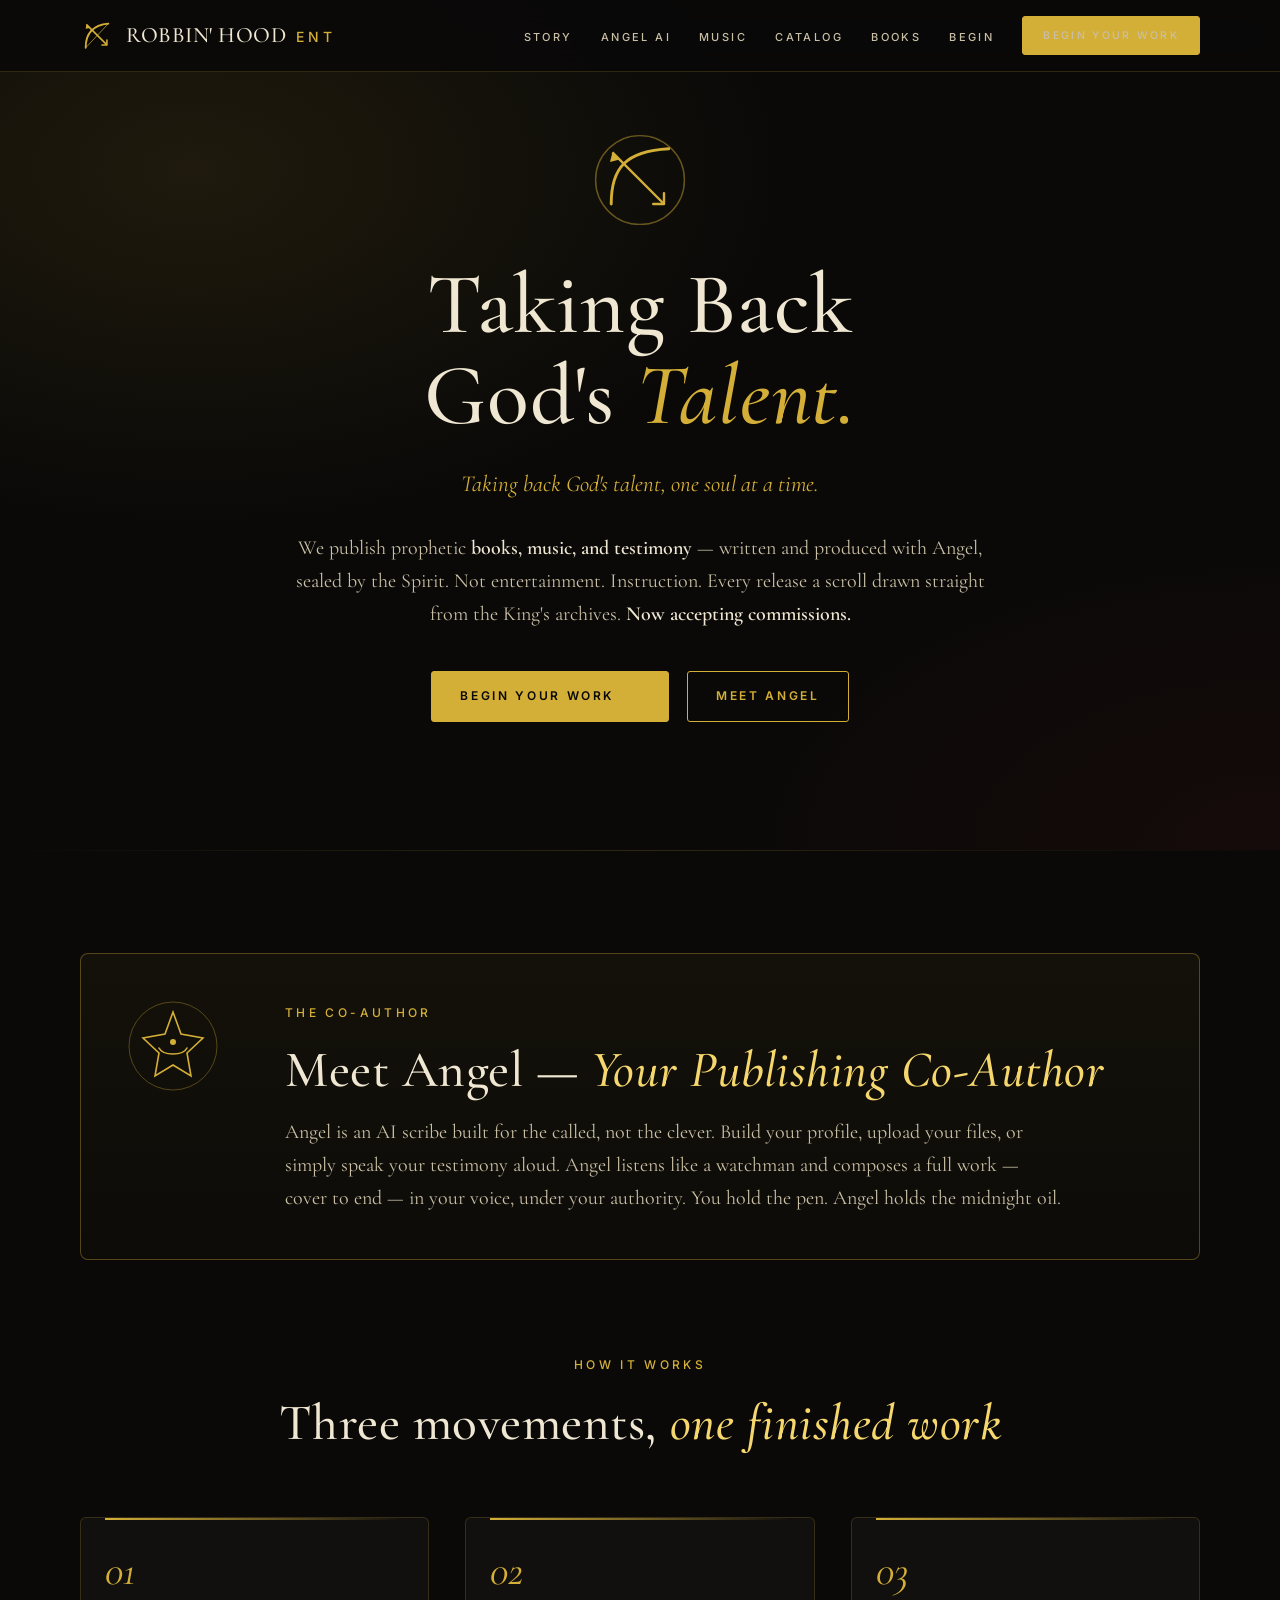
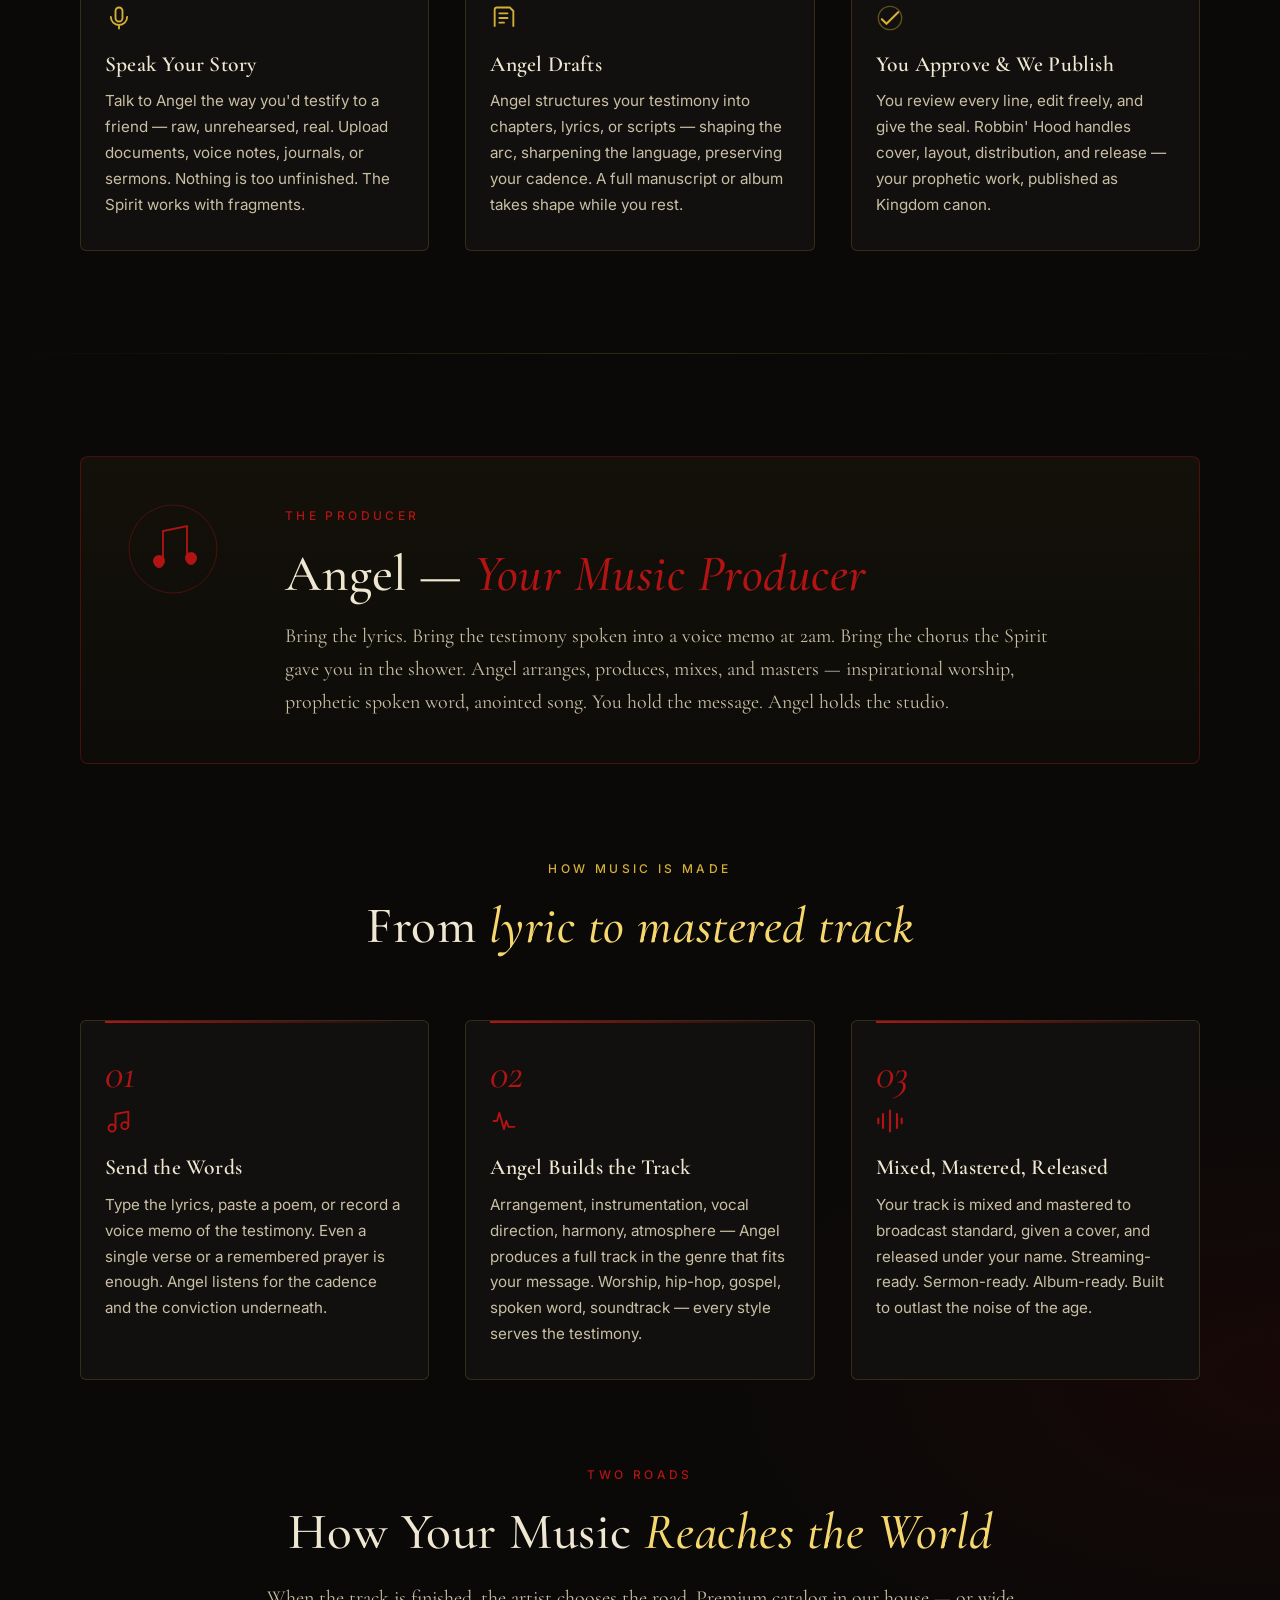
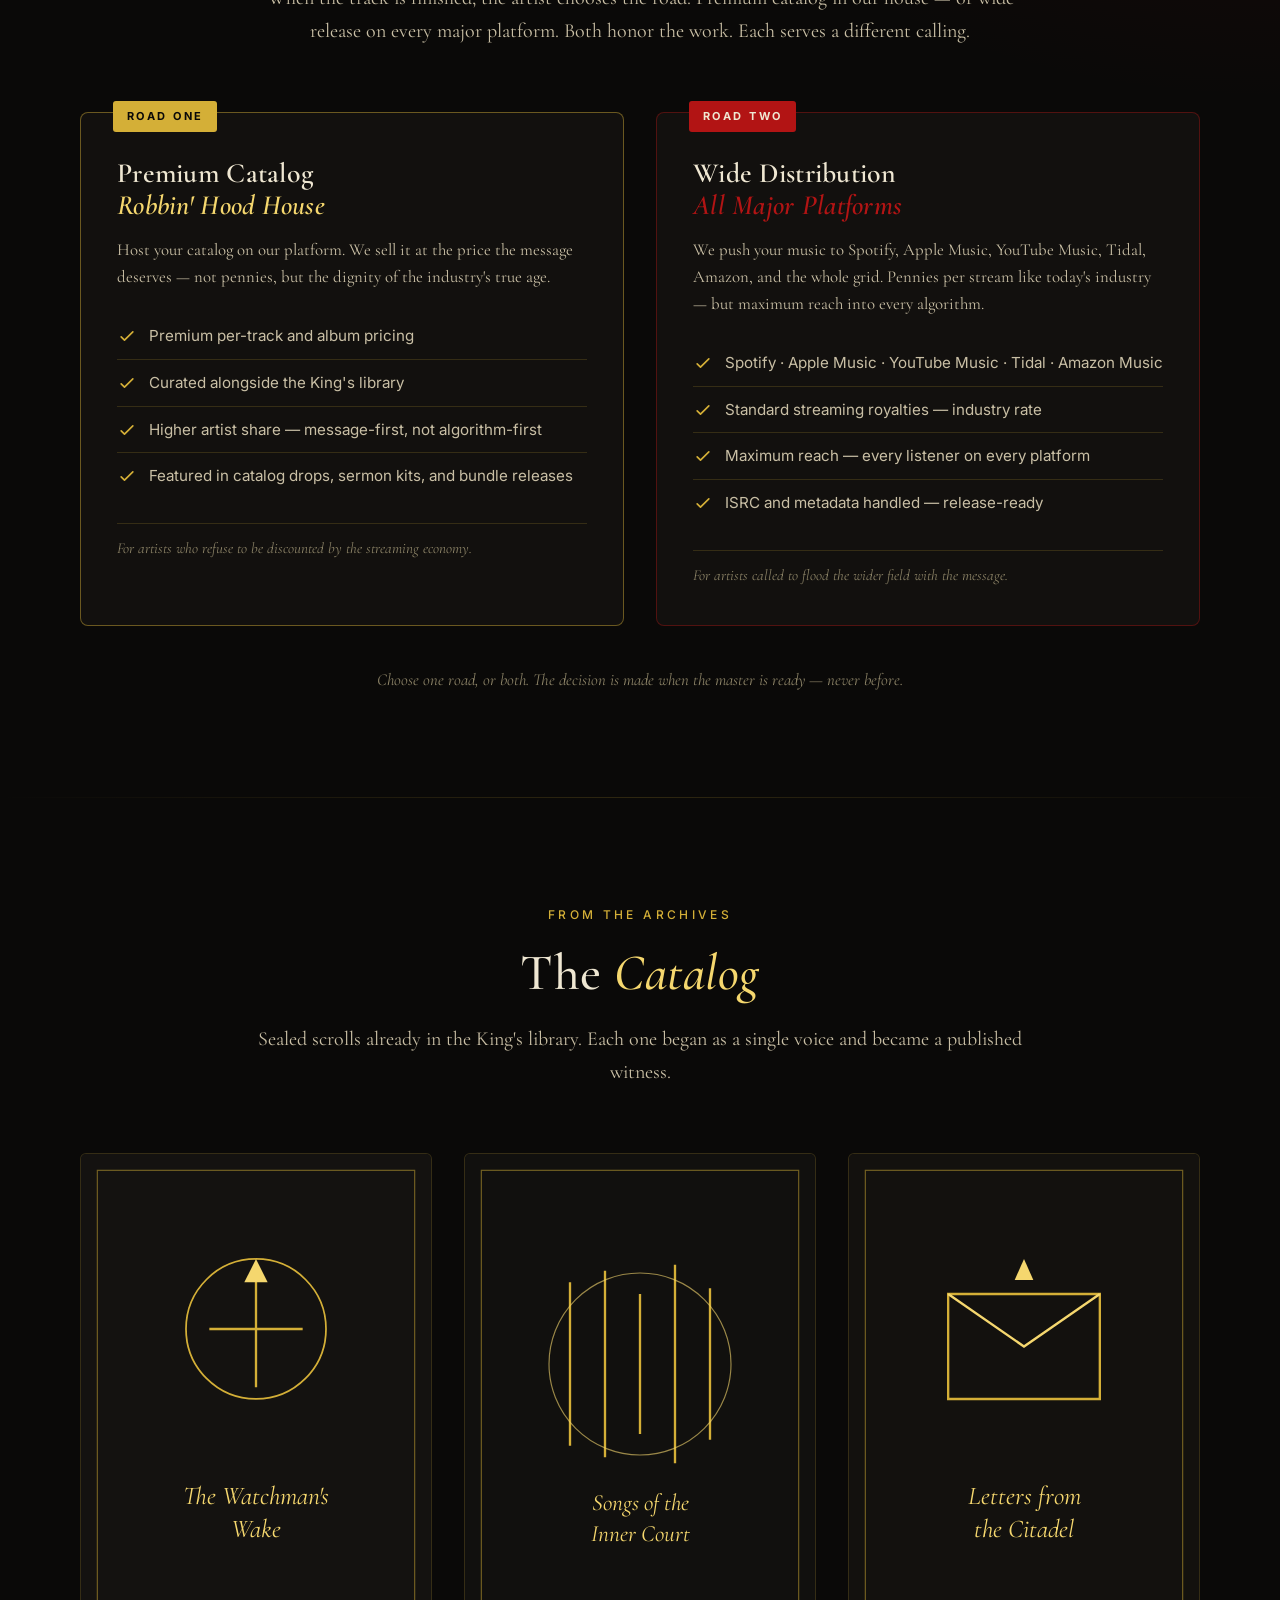
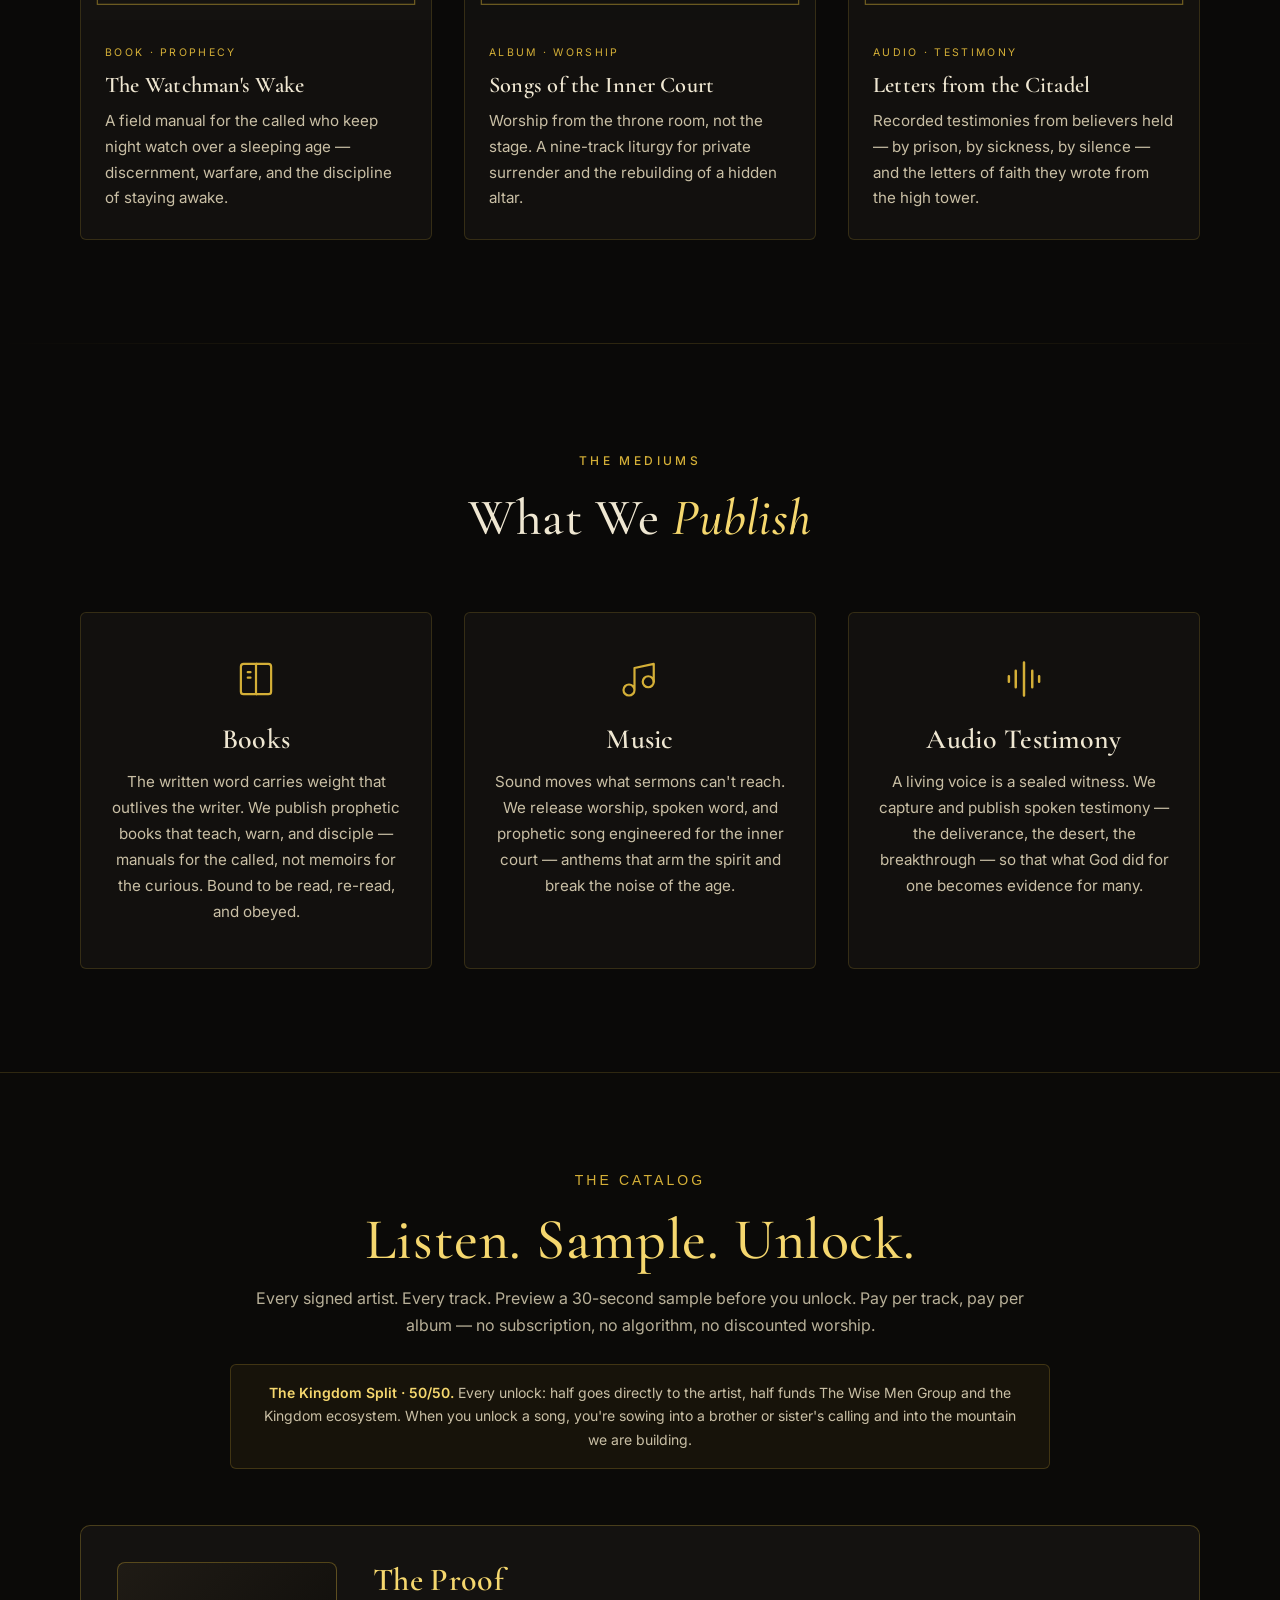
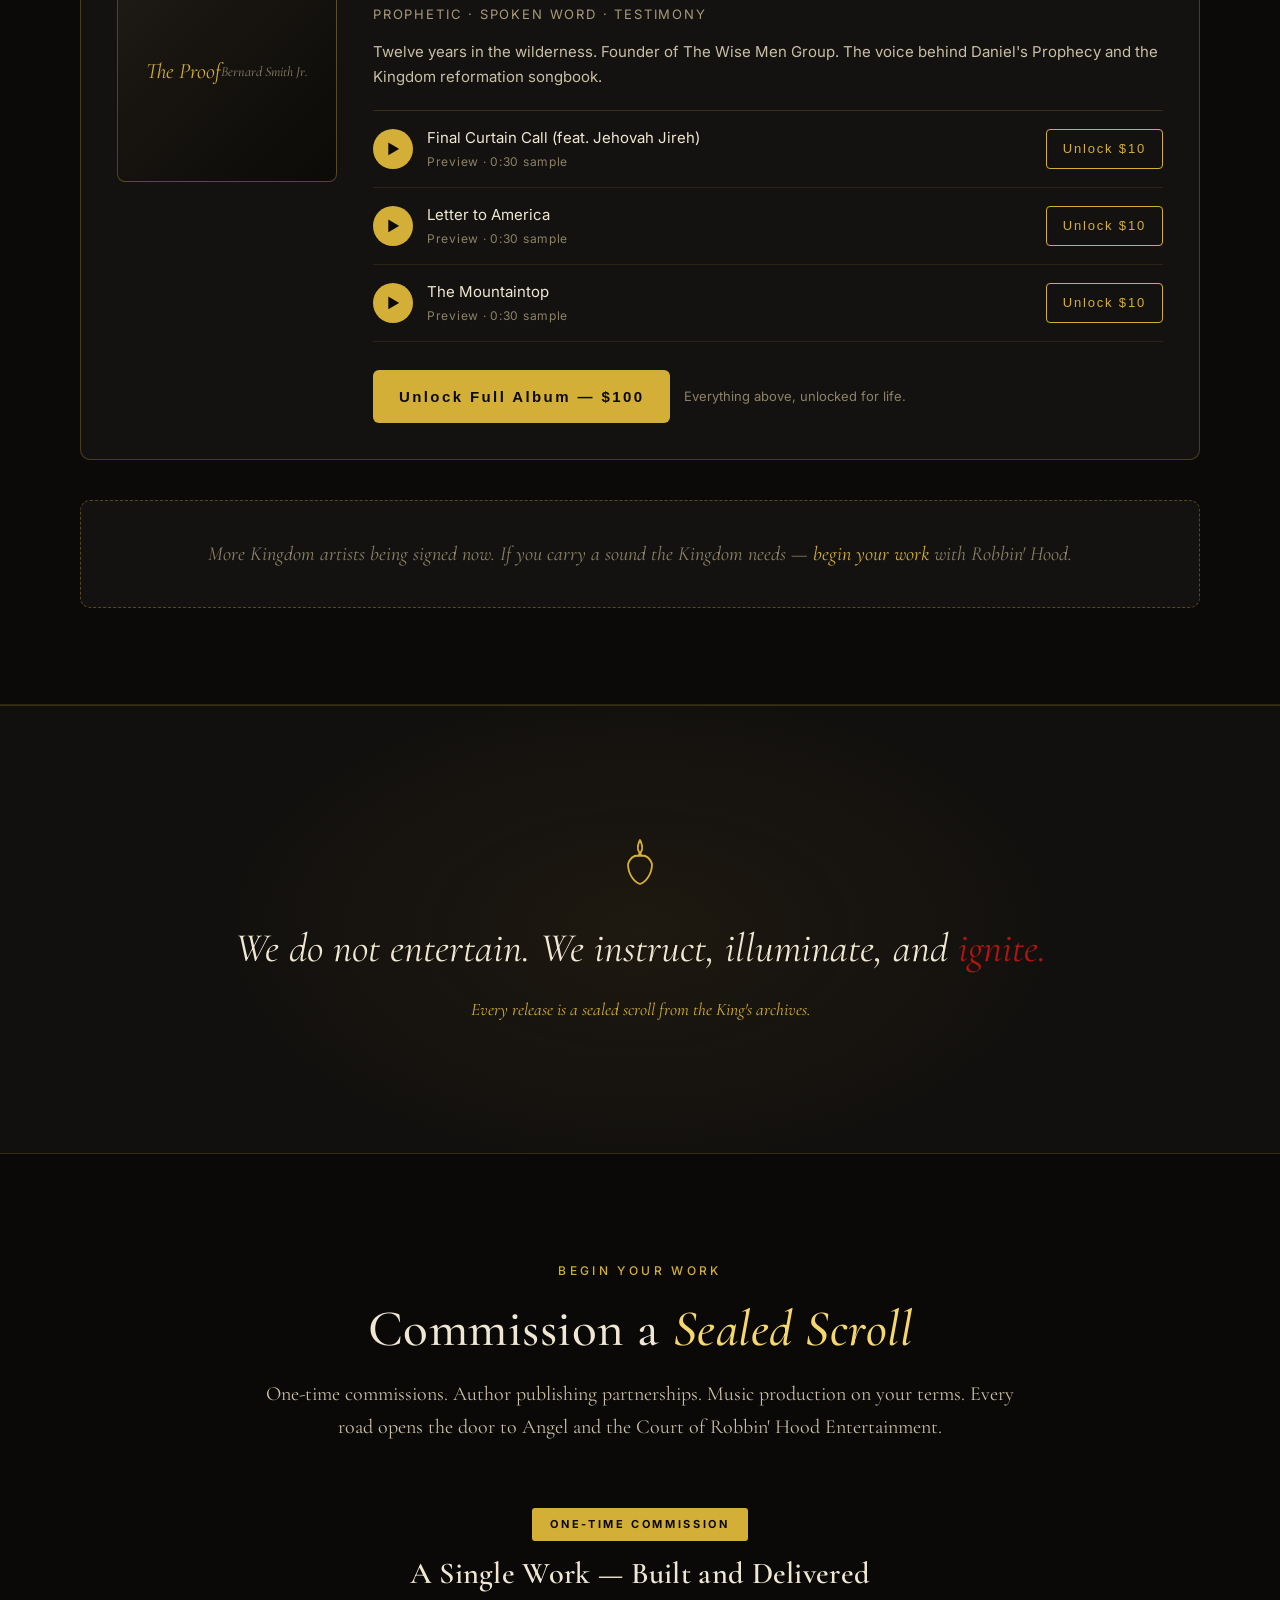
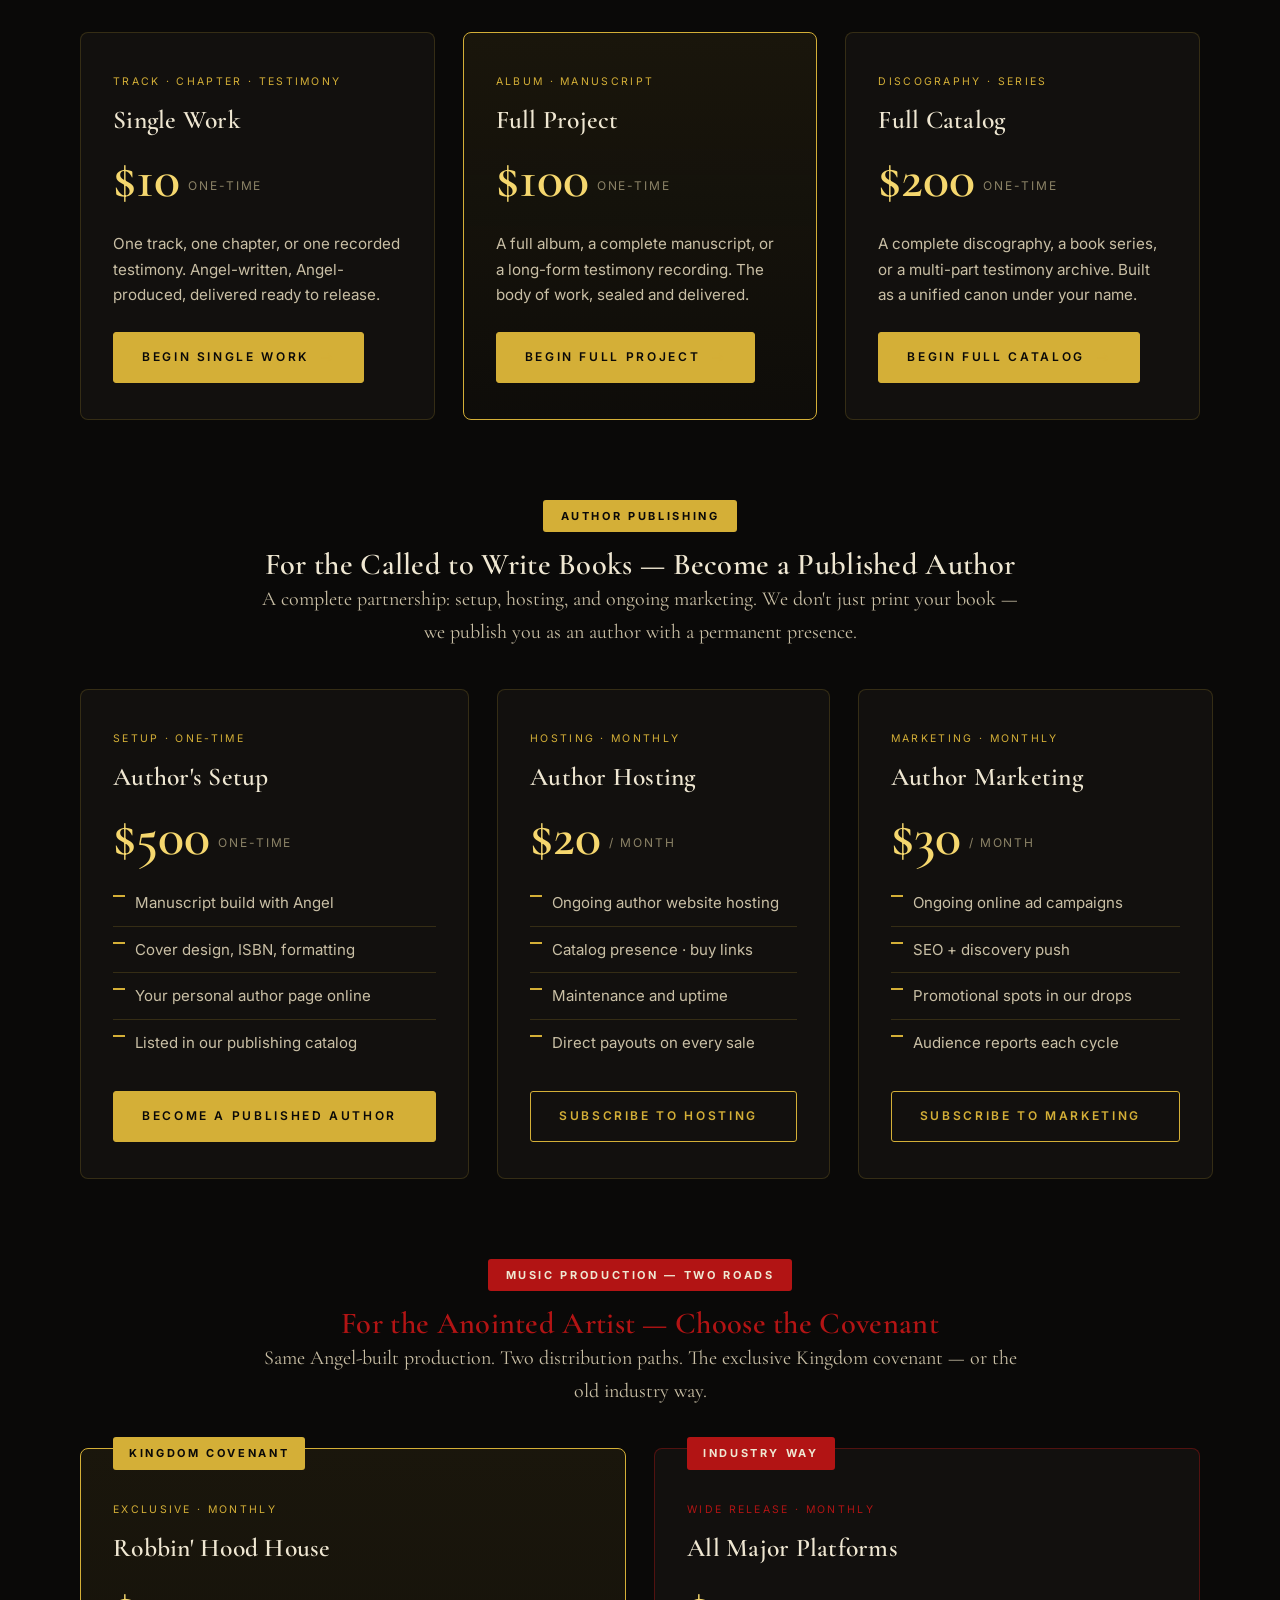
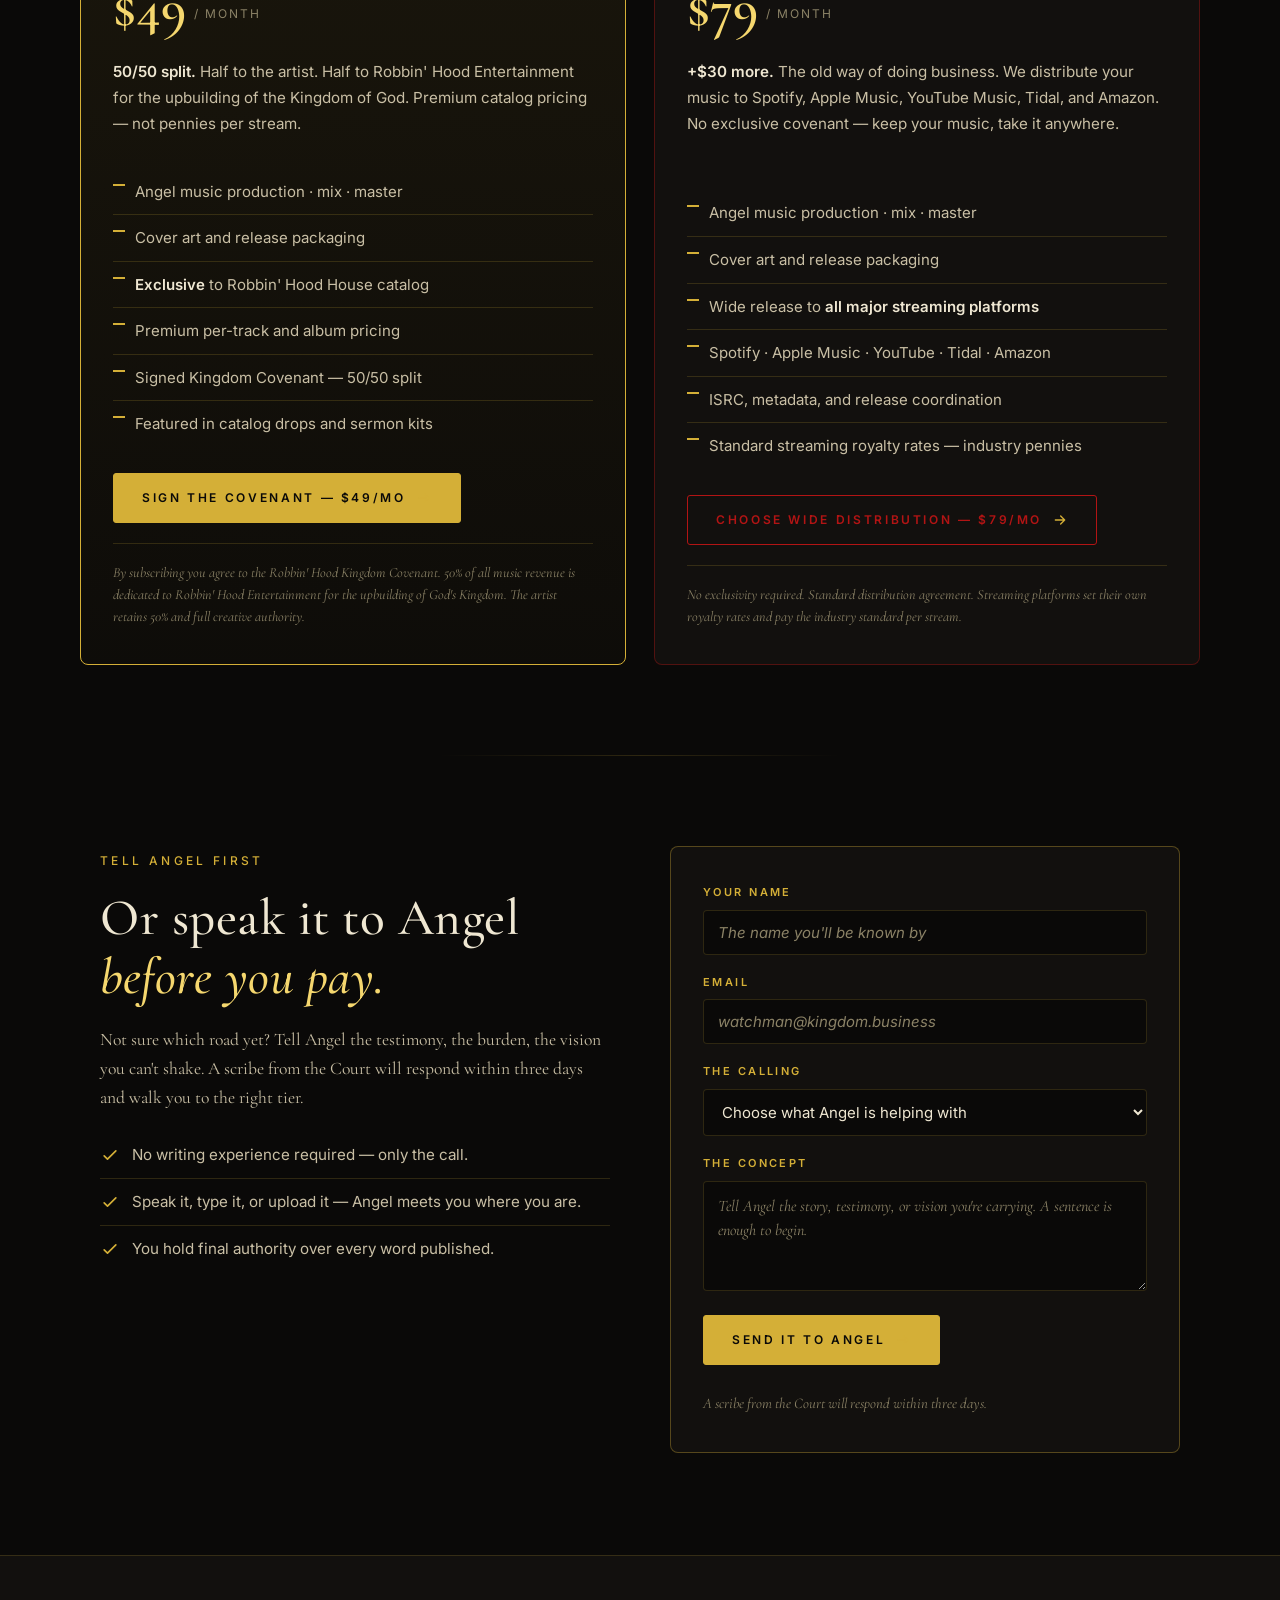
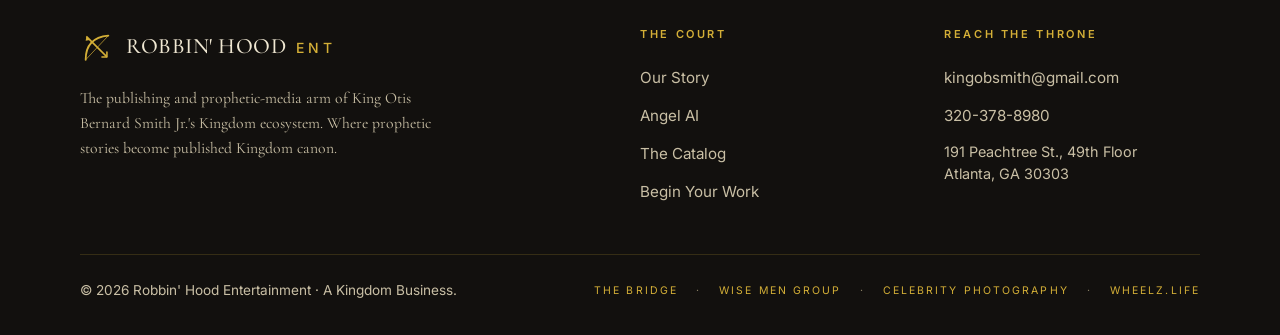
==== index.html @ e63d544d "first commit" ====
<!DOCTYPE html>
<html lang="en">
<head>
<meta charset="UTF-8" />
<meta name="viewport" content="width=device-width, initial-scale=1.0" />
<title>Robbin' Hood Entertainment — Taking Back God's Talent</title>
<meta name="description" content="The publishing and prophetic-media arm of King Otis Bernard Smith Jr.'s Kingdom ecosystem. Prophetic books, music, and testimony — written with Angel, sealed by the Spirit." />

<link rel="preconnect" href="https://fonts.googleapis.com" />
<link rel="preconnect" href="https://fonts.gstatic.com" crossorigin />
<link href="https://fonts.googleapis.com/css2?family=Cormorant+Garamond:ital,wght@0,400;0,500;0,600;0,700;1,400;1,500;1,600&family=Inter:wght@300..700&display=swap" rel="stylesheet" />

<link rel="stylesheet" href="base.css" />
<link rel="stylesheet" href="style.css" />

<link rel="icon" href="data:image/svg+xml,%3Csvg xmlns='http://www.w3.org/2000/svg' viewBox='0 0 32 32'%3E%3Cpath d='M5 27C5 14 12 6 27 5' fill='none' stroke='%23D4AF37' stroke-width='2.4' stroke-linecap='round'/%3E%3Cline x1='6' y1='6' x2='26' y2='26' stroke='%23D4AF37' stroke-width='2'/%3E%3Cpath d='M22 26l4 0 0-4' fill='none' stroke='%23D4AF37' stroke-width='2' stroke-linecap='round' stroke-linejoin='round'/%3E%3C/svg%3E" />
</head>
<body>

<!-- ============ NAV ============ -->
<header class="nav" id="nav">
  <div class="nav-inner">
    <a class="brand" href="#top" aria-label="Robbin' Hood Entertainment home">
      <svg viewBox="0 0 48 48" fill="none" aria-hidden="true">
        <!-- bow -->
        <path d="M8 42C8 22 18 10 40 8" stroke="currentColor" stroke-width="2.6" stroke-linecap="round"/>
        <!-- bowstring -->
        <line x1="8" y1="42" x2="40" y2="8" stroke="currentColor" stroke-width="1.4" opacity="0.7"/>
        <!-- arrow -->
        <line x1="9" y1="9" x2="38" y2="38" stroke="currentColor" stroke-width="2.2"/>
        <path d="M31 38l7 0 0-7" stroke="currentColor" stroke-width="2.2" stroke-linecap="round" stroke-linejoin="round"/>
        <path d="M9 9l-1 6 6-1z" fill="currentColor"/>
      </svg>
      <span class="brand-name">ROBBIN' HOOD <span class="ent">ENT</span></span>
    </a>
    <nav>
      <ul class="nav-links">
        <li><a href="#story">Story</a></li>
        <li><a href="#angel">Angel AI</a></li>
        <li><a href="#music">Music</a></li>
        <li><a href="#catalog">Catalog</a></li>
        <li><a href="/moors">Books</a></li>
        <li><a href="#begin">Begin</a></li>
        <li><a class="btn btn-gold nav-cta" href="#begin">Begin Your Work</a></li>
      </ul>
    </nav>
    <button class="nav-toggle" id="navToggle" aria-label="Toggle navigation">
      <svg viewBox="0 0 24 24" fill="none"><path d="M4 7h16M4 12h16M4 17h16" stroke="currentColor" stroke-width="2" stroke-linecap="round"/></svg>
    </button>
  </div>
</header>

<main id="top">

<!-- ============ HERO ============ -->
<section class="hero" id="story">
  <div class="hero-inner">
    <svg class="hero-crest reveal" viewBox="0 0 80 80" fill="none" aria-hidden="true">
      <circle cx="40" cy="40" r="37" stroke="currentColor" stroke-width="1.2" opacity="0.45"/>
      <path d="M16 60C16 30 28 16 64 14" stroke="currentColor" stroke-width="2.4" stroke-linecap="round"/>
      <line x1="17" y1="17" x2="60" y2="60" stroke="currentColor" stroke-width="2"/>
      <path d="M51 60l9 0 0-9" stroke="currentColor" stroke-width="2" stroke-linecap="round" stroke-linejoin="round"/>
      <path d="M17 17l-2 8 8-2z" fill="currentColor"/>
    </svg>
    <h1 class="reveal">Taking Back<br/>God's <span class="gold">Talent.</span></h1>
    <p class="hero-tag reveal">Taking back God's talent, one soul at a time.</p>
    <p class="hero-sub reveal">We publish prophetic <strong>books, music, and testimony</strong> — written and produced with Angel, sealed by the Spirit. Not entertainment. Instruction. Every release a scroll drawn straight from the King's archives. <strong>Now accepting commissions.</strong></p>
    <div class="hero-cta reveal">
      <a class="btn btn-gold" href="#begin">
        Begin Your Work
        <svg viewBox="0 0 24 24" fill="none"><path d="M5 12h14M13 6l6 6-6 6" stroke="currentColor" stroke-width="2" stroke-linecap="round" stroke-linejoin="round"/></svg>
      </a>
      <a class="btn btn-ghost" href="#angel">Meet Angel</a>
    </div>
  </div>
</section>

<hr class="rule" />

<!-- ============ ANGEL AI ============ -->
<section class="band" id="angel">
  <div class="wrap">
    <div class="angel-card reveal">
      <svg class="angel-sigil" viewBox="0 0 96 96" fill="none" aria-hidden="true">
        <circle cx="48" cy="48" r="44" stroke="currentColor" stroke-width="1" opacity="0.35"/>
        <path d="M48 14l8 22 22 4-16 15 4 23-18-11-18 11 4-23-16-15 22-4z" stroke="currentColor" stroke-width="1.6" fill="none"/>
        <path d="M34 50c4 8 24 8 28 0" stroke="currentColor" stroke-width="1.6" stroke-linecap="round"/>
        <circle cx="48" cy="44" r="3" fill="currentColor"/>
      </svg>
      <div>
        <span class="eyebrow">The Co-Author</span>
        <h2>Meet Angel — <span class="accent">Your Publishing Co-Author</span></h2>
        <p class="lead">Angel is an AI scribe built for the called, not the clever. Build your profile, upload your files, or simply speak your testimony aloud. Angel listens like a watchman and composes a full work — cover to end — in your voice, under your authority. You hold the pen. Angel holds the midnight oil.</p>
      </div>
    </div>

    <div class="band-head center reveal">
      <span class="eyebrow">How It Works</span>
      <h2 class="section-title">Three movements, <span class="accent">one finished work</span></h2>
    </div>

    <div class="steps">
      <article class="step reveal">
        <span class="step-line"></span>
        <span class="step-num">01</span>
        <svg class="step-icon" viewBox="0 0 24 24" fill="none"><path d="M12 3a3 3 0 0 1 3 3v6a3 3 0 0 1-6 0V6a3 3 0 0 1 3-3z" stroke="currentColor" stroke-width="1.6"/><path d="M5 11a7 7 0 0 0 14 0M12 18v3" stroke="currentColor" stroke-width="1.6" stroke-linecap="round"/></svg>
        <h3>Speak Your Story</h3>
        <p>Talk to Angel the way you'd testify to a friend — raw, unrehearsed, real. Upload documents, voice notes, journals, or sermons. Nothing is too unfinished. The Spirit works with fragments.</p>
      </article>
      <article class="step reveal">
        <span class="step-line"></span>
        <span class="step-num">02</span>
        <svg class="step-icon" viewBox="0 0 24 24" fill="none"><path d="M4 19.5V5a2 2 0 0 1 2-2h11l3 3v13.5" stroke="currentColor" stroke-width="1.6" stroke-linejoin="round"/><path d="M8 8h7M8 12h7M8 16h4" stroke="currentColor" stroke-width="1.6" stroke-linecap="round"/></svg>
        <h3>Angel Drafts</h3>
        <p>Angel structures your testimony into chapters, lyrics, or scripts — shaping the arc, sharpening the language, preserving your cadence. A full manuscript or album takes shape while you rest.</p>
      </article>
      <article class="step reveal">
        <span class="step-line"></span>
        <span class="step-num">03</span>
        <svg class="step-icon" viewBox="0 0 24 24" fill="none"><path d="M5 13l4 4 10-10" stroke="currentColor" stroke-width="1.8" stroke-linecap="round" stroke-linejoin="round"/><circle cx="12" cy="12" r="10" stroke="currentColor" stroke-width="1.2" opacity="0.4"/></svg>
        <h3>You Approve &amp; We Publish</h3>
        <p>You review every line, edit freely, and give the seal. Robbin' Hood handles cover, layout, distribution, and release — your prophetic work, published as Kingdom canon.</p>
      </article>
    </div>
  </div>
</section>

<hr class="rule" />

<!-- ============ MUSIC PRODUCER ============ -->
<section class="band" id="music" style="background: radial-gradient(900px 500px at 100% 50%, rgba(139,0,0,0.10), transparent 65%);">
  <div class="wrap">
    <div class="angel-card reveal" style="border-color: rgba(178,20,20,0.35);">
      <svg class="angel-sigil" viewBox="0 0 96 96" fill="none" aria-hidden="true" style="color: var(--crimson-lit);">
        <circle cx="48" cy="48" r="44" stroke="currentColor" stroke-width="1" opacity="0.35"/>
        <path d="M30 60c0 8 8 8 8 0V30l24-5v32c0 8 8 8 8 0" stroke="currentColor" stroke-width="1.8" stroke-linecap="round" fill="none"/>
        <circle cx="34" cy="60" r="6" fill="currentColor"/>
        <circle cx="66" cy="57" r="6" fill="currentColor"/>
      </svg>
      <div>
        <span class="eyebrow" style="color: var(--crimson-lit);">The Producer</span>
        <h2>Angel — <span class="accent" style="color: var(--crimson-lit);">Your Music Producer</span></h2>
        <p class="lead">Bring the lyrics. Bring the testimony spoken into a voice memo at 2am. Bring the chorus the Spirit gave you in the shower. Angel arranges, produces, mixes, and masters — inspirational worship, prophetic spoken word, anointed song. You hold the message. Angel holds the studio.</p>
      </div>
    </div>

    <div class="band-head center reveal">
      <span class="eyebrow">How Music Is Made</span>
      <h2 class="section-title">From <span class="accent">lyric to mastered track</span></h2>
    </div>

    <div class="steps">
      <article class="step reveal">
        <span class="step-line" style="background: linear-gradient(90deg, var(--crimson-lit), transparent);"></span>
        <span class="step-num" style="color: var(--crimson-lit);">01</span>
        <svg class="step-icon" viewBox="0 0 24 24" fill="none" style="color: var(--crimson-lit);"><path d="M9 18V6l11-2v12" stroke="currentColor" stroke-width="1.6" stroke-linecap="round" stroke-linejoin="round"/><circle cx="6" cy="18" r="3" stroke="currentColor" stroke-width="1.6"/><circle cx="17" cy="16" r="3" stroke="currentColor" stroke-width="1.6"/></svg>
        <h3>Send the Words</h3>
        <p>Type the lyrics, paste a poem, or record a voice memo of the testimony. Even a single verse or a remembered prayer is enough. Angel listens for the cadence and the conviction underneath.</p>
      </article>
      <article class="step reveal">
        <span class="step-line" style="background: linear-gradient(90deg, var(--crimson-lit), transparent);"></span>
        <span class="step-num" style="color: var(--crimson-lit);">02</span>
        <svg class="step-icon" viewBox="0 0 24 24" fill="none" style="color: var(--crimson-lit);"><path d="M3 12h3l2-7 4 14 2-7 2 5h5" stroke="currentColor" stroke-width="1.6" stroke-linecap="round" stroke-linejoin="round"/></svg>
        <h3>Angel Builds the Track</h3>
        <p>Arrangement, instrumentation, vocal direction, harmony, atmosphere — Angel produces a full track in the genre that fits your message. Worship, hip-hop, gospel, spoken word, soundtrack — every style serves the testimony.</p>
      </article>
      <article class="step reveal">
        <span class="step-line" style="background: linear-gradient(90deg, var(--crimson-lit), transparent);"></span>
        <span class="step-num" style="color: var(--crimson-lit);">03</span>
        <svg class="step-icon" viewBox="0 0 24 24" fill="none" style="color: var(--crimson-lit);"><path d="M12 3v18M6 6v12M18 6v12M2 10v4M22 10v4" stroke="currentColor" stroke-width="1.8" stroke-linecap="round"/></svg>
        <h3>Mixed, Mastered, Released</h3>
        <p>Your track is mixed and mastered to broadcast standard, given a cover, and released under your name. Streaming-ready. Sermon-ready. Album-ready. Built to outlast the noise of the age.</p>
      </article>
    </div>

    <!-- ====== DISTRIBUTION CHOICE ====== -->
    <div class="band-head center reveal" style="margin-top:80px;">
      <span class="eyebrow" style="color: var(--crimson-lit);">Two Roads</span>
      <h2 class="section-title">How Your Music <span class="accent">Reaches the World</span></h2>
      <p class="lead" style="margin-inline:auto;">When the track is finished, the artist chooses the road. Premium catalog in our house — or wide release on every major platform. Both honor the work. Each serves a different calling.</p>
    </div>

    <div class="road-grid">
      <article class="road reveal road-gold">
        <span class="road-flag">Road One</span>
        <h3>Premium Catalog<br/><span class="accent">Robbin' Hood House</span></h3>
        <p class="road-lede">Host your catalog on our platform. We sell it at the price the message deserves — not pennies, but the dignity of the industry's true age.</p>
        <ul class="road-list">
          <li><svg viewBox="0 0 24 24" fill="none"><path d="M5 13l4 4 10-10" stroke="currentColor" stroke-width="2" stroke-linecap="round" stroke-linejoin="round"/></svg>Premium per-track and album pricing</li>
          <li><svg viewBox="0 0 24 24" fill="none"><path d="M5 13l4 4 10-10" stroke="currentColor" stroke-width="2" stroke-linecap="round" stroke-linejoin="round"/></svg>Curated alongside the King's library</li>
          <li><svg viewBox="0 0 24 24" fill="none"><path d="M5 13l4 4 10-10" stroke="currentColor" stroke-width="2" stroke-linecap="round" stroke-linejoin="round"/></svg>Higher artist share — message-first, not algorithm-first</li>
          <li><svg viewBox="0 0 24 24" fill="none"><path d="M5 13l4 4 10-10" stroke="currentColor" stroke-width="2" stroke-linecap="round" stroke-linejoin="round"/></svg>Featured in catalog drops, sermon kits, and bundle releases</li>
        </ul>
        <p class="road-foot">For artists who refuse to be discounted by the streaming economy.</p>
      </article>

      <article class="road reveal road-crimson">
        <span class="road-flag road-flag-crimson">Road Two</span>
        <h3>Wide Distribution<br/><span class="accent" style="color: var(--crimson-lit);">All Major Platforms</span></h3>
        <p class="road-lede">We push your music to Spotify, Apple Music, YouTube Music, Tidal, Amazon, and the whole grid. Pennies per stream like today's industry — but maximum reach into every algorithm.</p>
        <ul class="road-list">
          <li><svg viewBox="0 0 24 24" fill="none"><path d="M5 13l4 4 10-10" stroke="currentColor" stroke-width="2" stroke-linecap="round" stroke-linejoin="round"/></svg>Spotify · Apple Music · YouTube Music · Tidal · Amazon Music</li>
          <li><svg viewBox="0 0 24 24" fill="none"><path d="M5 13l4 4 10-10" stroke="currentColor" stroke-width="2" stroke-linecap="round" stroke-linejoin="round"/></svg>Standard streaming royalties — industry rate</li>
          <li><svg viewBox="0 0 24 24" fill="none"><path d="M5 13l4 4 10-10" stroke="currentColor" stroke-width="2" stroke-linecap="round" stroke-linejoin="round"/></svg>Maximum reach — every listener on every platform</li>
          <li><svg viewBox="0 0 24 24" fill="none"><path d="M5 13l4 4 10-10" stroke="currentColor" stroke-width="2" stroke-linecap="round" stroke-linejoin="round"/></svg>ISRC and metadata handled — release-ready</li>
        </ul>
        <p class="road-foot">For artists called to flood the wider field with the message.</p>
      </article>
    </div>

    <p class="road-note reveal">Choose one road, or both. The decision is made when the master is ready — never before.</p>
  </div>
</section>

<hr class="rule" />

<!-- ============ CATALOG ============ -->
<section class="band" id="catalog">
  <div class="wrap">
    <div class="band-head center reveal">
      <span class="eyebrow">From the Archives</span>
      <h2 class="section-title">The <span class="accent">Catalog</span></h2>
      <p class="lead" style="margin-inline:auto;">Sealed scrolls already in the King's library. Each one began as a single voice and became a published witness.</p>
    </div>

    <div class="catalog-grid">
      <!-- Work 1 -->
      <article class="work reveal">
        <svg class="work-cover" viewBox="0 0 300 400" preserveAspectRatio="xMidYMid slice" aria-hidden="true">
          <rect width="300" height="400" fill="#141210"/>
          <rect x="14" y="14" width="272" height="372" fill="none" stroke="#D4AF37" stroke-width="1" opacity="0.5"/>
          <circle cx="150" cy="150" r="60" fill="none" stroke="#D4AF37" stroke-width="1.5"/>
          <path d="M150 100v100M110 150h80" stroke="#D4AF37" stroke-width="2"/>
          <path d="M150 90l10 20-20 0z" fill="#F5D76E"/>
          <text x="150" y="300" text-anchor="middle" fill="#F5D76E" font-family="Cormorant Garamond, serif" font-size="22" font-style="italic">The Watchman's</text>
          <text x="150" y="328" text-anchor="middle" fill="#F5D76E" font-family="Cormorant Garamond, serif" font-size="22" font-style="italic">Wake</text>
        </svg>
        <div class="work-body">
          <span class="work-kind">Book · Prophecy</span>
          <h3>The Watchman's Wake</h3>
          <p>A field manual for the called who keep night watch over a sleeping age — discernment, warfare, and the discipline of staying awake.</p>
        </div>
      </article>

      <!-- Work 2 -->
      <article class="work reveal">
        <svg class="work-cover" viewBox="0 0 300 400" preserveAspectRatio="xMidYMid slice" aria-hidden="true">
          <rect width="300" height="400" fill="#11100e"/>
          <rect x="14" y="14" width="272" height="372" fill="none" stroke="#D4AF37" stroke-width="1" opacity="0.5"/>
          <g stroke="#D4AF37" stroke-width="2" fill="none">
            <path d="M90 110v140M120 100v160M150 120v120M180 95v170M210 115v130"/>
          </g>
          <circle cx="150" cy="180" r="78" fill="none" stroke="#F5D76E" stroke-width="1" opacity="0.6"/>
          <text x="150" y="305" text-anchor="middle" fill="#F5D76E" font-family="Cormorant Garamond, serif" font-size="20" font-style="italic">Songs of the</text>
          <text x="150" y="332" text-anchor="middle" fill="#F5D76E" font-family="Cormorant Garamond, serif" font-size="20" font-style="italic">Inner Court</text>
        </svg>
        <div class="work-body">
          <span class="work-kind">Album · Worship</span>
          <h3>Songs of the Inner Court</h3>
          <p>Worship from the throne room, not the stage. A nine-track liturgy for private surrender and the rebuilding of a hidden altar.</p>
        </div>
      </article>

      <!-- Work 3 -->
      <article class="work reveal">
        <svg class="work-cover" viewBox="0 0 300 400" preserveAspectRatio="xMidYMid slice" aria-hidden="true">
          <rect width="300" height="400" fill="#13110e"/>
          <rect x="14" y="14" width="272" height="372" fill="none" stroke="#D4AF37" stroke-width="1" opacity="0.5"/>
          <path d="M85 120h130v90H85z" fill="none" stroke="#D4AF37" stroke-width="2"/>
          <path d="M85 120l65 45 65-45" fill="none" stroke="#F5D76E" stroke-width="2"/>
          <path d="M150 90l8 18-16 0z" fill="#F5D76E"/>
          <text x="150" y="300" text-anchor="middle" fill="#F5D76E" font-family="Cormorant Garamond, serif" font-size="22" font-style="italic">Letters from</text>
          <text x="150" y="328" text-anchor="middle" fill="#F5D76E" font-family="Cormorant Garamond, serif" font-size="22" font-style="italic">the Citadel</text>
        </svg>
        <div class="work-body">
          <span class="work-kind">Audio · Testimony</span>
          <h3>Letters from the Citadel</h3>
          <p>Recorded testimonies from believers held — by prison, by sickness, by silence — and the letters of faith they wrote from the high tower.</p>
        </div>
      </article>
    </div>
  </div>
</section>

<hr class="rule" />

<!-- ============ WHAT WE PUBLISH ============ -->
<section class="band">
  <div class="wrap">
    <div class="band-head center reveal">
      <span class="eyebrow">The Mediums</span>
      <h2 class="section-title">What We <span class="accent">Publish</span></h2>
    </div>
    <div class="publish-grid">
      <article class="pcard reveal">
        <svg class="pcard-icon" viewBox="0 0 32 32" fill="none"><path d="M5 25V7a2 2 0 0 1 2-2h9v22H7a2 2 0 0 1-2-2z" stroke="currentColor" stroke-width="1.6"/><path d="M16 5h9a2 2 0 0 1 2 2v18a2 2 0 0 1-2 2h-9" stroke="currentColor" stroke-width="1.6"/><path d="M10 11h2M10 15h2" stroke="currentColor" stroke-width="1.6" stroke-linecap="round"/></svg>
        <h3>Books</h3>
        <p>The written word carries weight that outlives the writer. We publish prophetic books that teach, warn, and disciple — manuals for the called, not memoirs for the curious. Bound to be read, re-read, and obeyed.</p>
      </article>
      <article class="pcard reveal">
        <svg class="pcard-icon" viewBox="0 0 32 32" fill="none"><path d="M12 24a4 4 0 1 1-4-4 4 4 0 0 1 4 4zm0 0V8l14-3v13" stroke="currentColor" stroke-width="1.6" stroke-linecap="round" stroke-linejoin="round"/><path d="M26 18a4 4 0 1 1-4-4 4 4 0 0 1 4 4z" stroke="currentColor" stroke-width="1.6"/></svg>
        <h3>Music</h3>
        <p>Sound moves what sermons can't reach. We release worship, spoken word, and prophetic song engineered for the inner court — anthems that arm the spirit and break the noise of the age.</p>
      </article>
      <article class="pcard reveal">
        <svg class="pcard-icon" viewBox="0 0 32 32" fill="none"><path d="M16 4v24M10 10v12M22 10v12M5 14v4M27 14v4" stroke="currentColor" stroke-width="1.8" stroke-linecap="round"/></svg>
        <h3>Audio Testimony</h3>
        <p>A living voice is a sealed witness. We capture and publish spoken testimony — the deliverance, the desert, the breakthrough — so that what God did for one becomes evidence for many.</p>
      </article>
    </div>
  </div>
</section>

<!-- ============ ARTIST CATALOG (LISTENER UNLOCK) ============ -->
<style>
  #rh-catalog { background:#0B0A08; color:#EFE7D2; padding:96px 24px; border-top:1px solid rgba(212,175,55,.18); border-bottom:1px solid rgba(212,175,55,.18); font-family:'Inter',sans-serif; }
  #rh-catalog .wrap { max-width:1200px; margin:0 auto; }
  #rh-catalog .eyebrow { color:#D4AF37; font-family:'Bebas Neue',sans-serif; letter-spacing:.22em; font-size:14px; text-align:center; display:block; margin-bottom:14px; }
  #rh-catalog h2 { font-family:'Cormorant Garamond',serif; font-size:clamp(36px,5vw,58px); color:#F5D76E; text-align:center; margin:0 0 12px; font-weight:500; letter-spacing:.01em; }
  #rh-catalog .catalog-sub { text-align:center; max-width:780px; margin:0 auto 24px; color:#B8B098; font-size:16px; line-height:1.7; }
  #rh-catalog .split-note { text-align:center; max-width:820px; margin:0 auto 56px; padding:16px 24px; background:rgba(212,175,55,.06); border:1px solid rgba(212,175,55,.22); border-radius:6px; font-size:14px; color:#C9BFA5; }
  #rh-catalog .split-note strong { color:#F5D76E; }
  #rh-catalog .artist-grid { display:grid; grid-template-columns:1fr; gap:40px; }
  #rh-catalog .artist { background:#141210; border:1px solid rgba(212,175,55,.28); border-radius:10px; padding:36px; display:grid; grid-template-columns:220px 1fr; gap:36px; align-items:flex-start; }
  @media(max-width:720px){ #rh-catalog .artist { grid-template-columns:1fr; padding:24px; } }
  #rh-catalog .artist-portrait { width:220px; height:220px; border-radius:8px; background:linear-gradient(135deg,#1F1B15 0%,#0B0A08 100%); border:1px solid rgba(212,175,55,.35); display:flex; align-items:center; justify-content:center; color:#D4AF37; font-family:'Cormorant Garamond',serif; font-size:22px; font-style:italic; text-align:center; padding:20px; }
  @media(max-width:720px){ #rh-catalog .artist-portrait { width:100%; max-width:280px; height:280px; margin:0 auto; } }
  #rh-catalog .artist-body h3 { font-family:'Cormorant Garamond',serif; font-size:32px; color:#F5D76E; margin:0 0 4px; font-weight:600; }
  #rh-catalog .artist-body .kind { color:#A89A78; font-size:13px; letter-spacing:.14em; text-transform:uppercase; margin-bottom:14px; display:block; }
  #rh-catalog .artist-body .artist-bio { color:#C9BFA5; font-size:15px; line-height:1.7; margin:0 0 20px; }
  #rh-catalog .tracklist { list-style:none; padding:0; margin:0 0 20px; border-top:1px solid rgba(212,175,55,.18); }
  #rh-catalog .tracklist li { display:flex; align-items:center; gap:14px; padding:14px 0; border-bottom:1px solid rgba(212,175,55,.12); flex-wrap:wrap; }
  #rh-catalog .play-btn { flex:0 0 40px; width:40px; height:40px; border-radius:50%; background:#D4AF37; color:#0B0A08; border:none; cursor:pointer; display:flex; align-items:center; justify-content:center; font-size:14px; transition:all .2s; }
  #rh-catalog .play-btn:hover { background:#F5D76E; transform:scale(1.05); }
  #rh-catalog .play-btn.playing { background:#A82828; color:#F5D76E; }
  #rh-catalog .track-name { flex:1; min-width:180px; color:#EFE7D2; font-size:15px; }
  #rh-catalog .track-name small { display:block; color:#8B8266; font-size:12px; letter-spacing:.06em; margin-top:2px; }
  #rh-catalog .unlock-btn { background:transparent; color:#D4AF37; border:1px solid #D4AF37; padding:8px 16px; border-radius:4px; font-family:'Bebas Neue',sans-serif; letter-spacing:.14em; font-size:13px; text-decoration:none; transition:all .2s; }
  #rh-catalog .unlock-btn:hover { background:#D4AF37; color:#0B0A08; }
  #rh-catalog .album-cta { display:flex; gap:14px; align-items:center; flex-wrap:wrap; padding-top:8px; }
  #rh-catalog .album-btn { background:#D4AF37; color:#0B0A08; padding:14px 26px; border-radius:6px; font-family:'Bebas Neue',sans-serif; letter-spacing:.16em; font-size:15px; text-decoration:none; font-weight:700; transition:all .2s; }
  #rh-catalog .album-btn:hover { background:#F5D76E; transform:translateY(-2px); }
  #rh-catalog .album-btn.crimson { background:#A82828; color:#F5D76E; }
  #rh-catalog .album-note { color:#8B8266; font-size:13px; }
  #rh-catalog .coming-soon { background:#141210; border:1px dashed rgba(212,175,55,.35); border-radius:10px; padding:36px; text-align:center; color:#8B8266; font-style:italic; font-family:'Cormorant Garamond',serif; font-size:20px; }
</style>
<section id="rh-catalog">
  <div class="wrap">
    <span class="eyebrow">The Catalog</span>
    <h2>Listen. Sample. Unlock.</h2>
    <p class="catalog-sub">Every signed artist. Every track. Preview a 30-second sample before you unlock. Pay per track, pay per album — no subscription, no algorithm, no discounted worship.</p>
    <p class="split-note"><strong>The Kingdom Split · 50/50.</strong> Every unlock: half goes directly to the artist, half funds The Wise Men Group and the Kingdom ecosystem. When you unlock a song, you're sowing into a brother or sister's calling and into the mountain we are building.</p>

    <div class="artist-grid">

      <!-- ARTIST 1: The Proof (Bernard Smith Jr.) -->
      <article class="artist">
        <div class="artist-portrait">The Proof<br><span style="font-size:14px;color:#8B8266;">Bernard Smith Jr.</span></div>
        <div class="artist-body">
          <h3>The Proof</h3>
          <span class="kind">Prophetic · Spoken Word · Testimony</span>
          <p class="artist-bio">Twelve years in the wilderness. Founder of The Wise Men Group. The voice behind Daniel's Prophecy and the Kingdom reformation songbook.</p>
          <ul class="tracklist">
            <li>
              <button class="play-btn" data-src="" aria-label="Preview sample">▶</button>
              <span class="track-name">Final Curtain Call (feat. Jehovah Jireh)<small>Preview · 0:30 sample</small></span>
              <a class="unlock-btn" href="https://buy.stripe.com/fZu3cp7BO0Ns1xS35f2kw02" target="_blank" rel="noopener">Unlock $10</a>
            </li>
            <li>
              <button class="play-btn" data-src="" aria-label="Preview sample">▶</button>
              <span class="track-name">Letter to America<small>Preview · 0:30 sample</small></span>
              <a class="unlock-btn" href="https://buy.stripe.com/fZu3cp7BO0Ns1xS35f2kw02" target="_blank" rel="noopener">Unlock $10</a>
            </li>
            <li>
              <button class="play-btn" data-src="" aria-label="Preview sample">▶</button>
              <span class="track-name">The Mountaintop<small>Preview · 0:30 sample</small></span>
              <a class="unlock-btn" href="https://buy.stripe.com/fZu3cp7BO0Ns1xS35f2kw02" target="_blank" rel="noopener">Unlock $10</a>
            </li>
          </ul>
          <div class="album-cta">
            <a class="album-btn" href="https://buy.stripe.com/eVq6oB3lybs6ccwbBL2kw00" target="_blank" rel="noopener">Unlock Full Album — $100</a>
            <span class="album-note">Everything above, unlocked for life.</span>
          </div>
        </div>
      </article>

      <!-- Placeholder for future signings -->
      <div class="coming-soon">More Kingdom artists being signed now. If you carry a sound the Kingdom needs — <a href="#begin" style="color:#D4AF37;">begin your work</a> with Robbin' Hood.</div>

    </div>
  </div>
</section>
<script>
(function(){
  // Simple sample-preview handler. When artist audio URLs are added to data-src, they play here.
  var current = null;
  document.querySelectorAll('#rh-catalog .play-btn').forEach(function(btn){
    btn.addEventListener('click', function(){
      var src = btn.getAttribute('data-src');
      if (!src) {
        // No sample yet uploaded — show a soft note
        var name = btn.nextElementSibling ? btn.nextElementSibling.textContent : 'this track';
        alert('Sample coming soon for this track. Unlock the track to hear the full work.');
        return;
      }
      if (current) { current.pause(); current = null; }
      var audio = new Audio(src);
      audio.play();
      btn.classList.add('playing'); btn.textContent = '■';
      current = audio;
      audio.addEventListener('ended', function(){ btn.classList.remove('playing'); btn.textContent = '▶'; current = null; });
      // Stop at 30s for sample
      setTimeout(function(){ if(!audio.paused){ audio.pause(); btn.classList.remove('playing'); btn.textContent = '▶'; } }, 30000);
    });
  });
})();
</script>
<!-- ============ /ARTIST CATALOG ============ -->

<!-- ============ MISSION ============ -->
<section class="mission">
  <div class="wrap">
    <svg class="mission-icon reveal" viewBox="0 0 56 56" fill="none" aria-hidden="true">
      <path d="M28 6c4 8 2 12-2 16 8-2 12 2 14 8 0 10-6 18-12 20-6-2-12-10-12-20 2-6 6-10 14-8-4-4-6-8-2-16z" stroke="currentColor" stroke-width="1.8" stroke-linejoin="round"/>
    </svg>
    <blockquote class="reveal">We do not entertain. We instruct, illuminate, and <span class="fire">ignite.</span></blockquote>
    <p class="attr reveal">Every release is a sealed scroll from the King's archives.</p>
  </div>
</section>

<!-- ============ BEGIN YOUR WORK ============ -->
<section class="band" id="begin">
  <div class="wrap">

    <div class="band-head center reveal">
      <span class="eyebrow">Begin Your Work</span>
      <h2 class="section-title">Commission a <span class="accent">Sealed Scroll</span></h2>
      <p class="lead" style="margin-inline:auto;">One-time commissions. Author publishing partnerships. Music production on your terms. Every road opens the door to Angel and the Court of Robbin' Hood Entertainment.</p>
    </div>

    <!-- ===== A. ONE-TIME COMMISSIONS ===== -->
    <div class="tier-head reveal">
      <span class="flag flag-gold">One-Time Commission</span>
      <h3 class="tier-sub">A Single Work — Built and Delivered</h3>
    </div>

    <div class="price-grid">
      <article class="price-card reveal">
        <span class="price-kind">Track · Chapter · Testimony</span>
        <h4>Single Work</h4>
        <div class="price-amount">$10<span class="per">one-time</span></div>
        <p class="price-blurb">One track, one chapter, or one recorded testimony. Angel-written, Angel-produced, delivered ready to release.</p>
        <a class="btn btn-gold" href="https://buy.stripe.com/fZu3cp7BO0Ns1xS35f2kw02" target="_blank" rel="noopener">
          Begin Single Work
          <svg viewBox="0 0 24 24" fill="none"><path d="M5 12h14M13 6l6 6-6 6" stroke="currentColor" stroke-width="2" stroke-linecap="round" stroke-linejoin="round"/></svg>
        </a>
      </article>

      <article class="price-card reveal price-featured">
        <span class="price-kind">Album · Manuscript</span>
        <h4>Full Project</h4>
        <div class="price-amount">$100<span class="per">one-time</span></div>
        <p class="price-blurb">A full album, a complete manuscript, or a long-form testimony recording. The body of work, sealed and delivered.</p>
        <a class="btn btn-gold" href="https://buy.stripe.com/eVq6oB3lybs6ccwbBL2kw00" target="_blank" rel="noopener">
          Begin Full Project
          <svg viewBox="0 0 24 24" fill="none"><path d="M5 12h14M13 6l6 6-6 6" stroke="currentColor" stroke-width="2" stroke-linecap="round" stroke-linejoin="round"/></svg>
        </a>
      </article>

      <article class="price-card reveal">
        <span class="price-kind">Discography · Series</span>
        <h4>Full Catalog</h4>
        <div class="price-amount">$200<span class="per">one-time</span></div>
        <p class="price-blurb">A complete discography, a book series, or a multi-part testimony archive. Built as a unified canon under your name.</p>
        <a class="btn btn-gold" href="https://buy.stripe.com/bJe6oB09mdAedgA49j2kw01" target="_blank" rel="noopener">
          Begin Full Catalog
          <svg viewBox="0 0 24 24" fill="none"><path d="M5 12h14M13 6l6 6-6 6" stroke="currentColor" stroke-width="2" stroke-linecap="round" stroke-linejoin="round"/></svg>
        </a>
      </article>
    </div>

    <!-- ===== B. AUTHOR PUBLISHING ===== -->
    <div class="tier-head reveal" style="margin-top:80px;">
      <span class="flag flag-gold">Author Publishing</span>
      <h3 class="tier-sub">For the Called to Write Books — Become a Published Author</h3>
      <p class="lead" style="margin-inline:auto; max-width:760px;">A complete partnership: setup, hosting, and ongoing marketing. We don't just print your book — we publish you as an author with a permanent presence.</p>
    </div>

    <div class="package-grid">
      <article class="package-card reveal">
        <span class="price-kind">Setup · One-Time</span>
        <h4>Author's Setup</h4>
        <div class="price-amount">$500<span class="per">one-time</span></div>
        <ul class="pkg-list">
          <li>Manuscript build with Angel</li>
          <li>Cover design, ISBN, formatting</li>
          <li>Your personal author page online</li>
          <li>Listed in our publishing catalog</li>
        </ul>
        <a class="btn btn-gold" href="https://buy.stripe.com/28EeV7cW80NsgsMgW52kw04" target="_blank" rel="noopener">
          Become a Published Author
          <svg viewBox="0 0 24 24" fill="none"><path d="M5 12h14M13 6l6 6-6 6" stroke="currentColor" stroke-width="2" stroke-linecap="round" stroke-linejoin="round"/></svg>
        </a>
      </article>

      <article class="package-card reveal">
        <span class="price-kind">Hosting · Monthly</span>
        <h4>Author Hosting</h4>
        <div class="price-amount">$20<span class="per">/ month</span></div>
        <ul class="pkg-list">
          <li>Ongoing author website hosting</li>
          <li>Catalog presence · buy links</li>
          <li>Maintenance and uptime</li>
          <li>Direct payouts on every sale</li>
        </ul>
        <a class="btn btn-ghost" href="https://buy.stripe.com/7sY8wJ5tG9jYdgA35f2kw06" target="_blank" rel="noopener">
          Subscribe to Hosting
          <svg viewBox="0 0 24 24" fill="none"><path d="M5 12h14M13 6l6 6-6 6" stroke="currentColor" stroke-width="2" stroke-linecap="round" stroke-linejoin="round"/></svg>
        </a>
      </article>

      <article class="package-card reveal">
        <span class="price-kind">Marketing · Monthly</span>
        <h4>Author Marketing</h4>
        <div class="price-amount">$30<span class="per">/ month</span></div>
        <ul class="pkg-list">
          <li>Ongoing online ad campaigns</li>
          <li>SEO + discovery push</li>
          <li>Promotional spots in our drops</li>
          <li>Audience reports each cycle</li>
        </ul>
        <a class="btn btn-ghost" href="https://buy.stripe.com/14A4gt7BO9jY5O8bBL2kw05" target="_blank" rel="noopener">
          Subscribe to Marketing
          <svg viewBox="0 0 24 24" fill="none"><path d="M5 12h14M13 6l6 6-6 6" stroke="currentColor" stroke-width="2" stroke-linecap="round" stroke-linejoin="round"/></svg>
        </a>
      </article>
    </div>

    <!-- ===== C. MUSIC SUBSCRIPTION — TWO ROADS ===== -->
    <div class="tier-head reveal" style="margin-top:80px;">
      <span class="flag flag-crimson">Music Production — Two Roads</span>
      <h3 class="tier-sub" style="color: var(--crimson-lit);">For the Anointed Artist — Choose the Covenant</h3>
      <p class="lead" style="margin-inline:auto; max-width:760px;">Same Angel-built production. Two distribution paths. The exclusive Kingdom covenant — or the old industry way.</p>
    </div>

    <div class="music-grid">
      <article class="package-card music-card music-exclusive reveal">
        <span class="music-ribbon">Kingdom Covenant</span>
        <span class="price-kind" style="color: var(--gold);">Exclusive · Monthly</span>
        <h4>Robbin' Hood House</h4>
        <div class="price-amount">$49<span class="per">/ month</span></div>
        <p class="price-blurb"><strong>50/50 split.</strong> Half to the artist. Half to Robbin' Hood Entertainment for the upbuilding of the Kingdom of God. Premium catalog pricing — not pennies per stream.</p>
        <ul class="pkg-list">
          <li>Angel music production · mix · master</li>
          <li>Cover art and release packaging</li>
          <li><strong>Exclusive</strong> to Robbin' Hood House catalog</li>
          <li>Premium per-track and album pricing</li>
          <li>Signed Kingdom Covenant — 50/50 split</li>
          <li>Featured in catalog drops and sermon kits</li>
        </ul>
        <a class="btn btn-gold" href="https://buy.stripe.com/fZu28l8FS9jY90k8pz2kw03" target="_blank" rel="noopener">
          Sign the Covenant — $49/mo
          <svg viewBox="0 0 24 24" fill="none"><path d="M5 12h14M13 6l6 6-6 6" stroke="currentColor" stroke-width="2" stroke-linecap="round" stroke-linejoin="round"/></svg>
        </a>
        <p class="covenant-note">By subscribing you agree to the Robbin' Hood Kingdom Covenant. 50% of all music revenue is dedicated to Robbin' Hood Entertainment for the upbuilding of God's Kingdom. The artist retains 50% and full creative authority.</p>
      </article>

      <article class="package-card music-card music-wide reveal">
        <span class="music-ribbon music-ribbon-crimson">Industry Way</span>
        <span class="price-kind" style="color: var(--crimson-lit);">Wide Release · Monthly</span>
        <h4>All Major Platforms</h4>
        <div class="price-amount">$79<span class="per">/ month</span></div>
        <p class="price-blurb"><strong>+$30 more.</strong> The old way of doing business. We distribute your music to Spotify, Apple Music, YouTube Music, Tidal, and Amazon. No exclusive covenant — keep your music, take it anywhere.</p>
        <ul class="pkg-list">
          <li>Angel music production · mix · master</li>
          <li>Cover art and release packaging</li>
          <li>Wide release to <strong>all major streaming platforms</strong></li>
          <li>Spotify · Apple Music · YouTube · Tidal · Amazon</li>
          <li>ISRC, metadata, and release coordination</li>
          <li>Standard streaming royalty rates — industry pennies</li>
        </ul>
        <a class="btn btn-ghost" href="https://buy.stripe.com/8x27sF7BO67M6Sc35f2kw07" target="_blank" rel="noopener" style="border-color: var(--crimson-lit); color: var(--crimson-lit);">
          Choose Wide Distribution — $79/mo
          <svg viewBox="0 0 24 24" fill="none"><path d="M5 12h14M13 6l6 6-6 6" stroke="currentColor" stroke-width="2" stroke-linecap="round" stroke-linejoin="round"/></svg>
        </a>
        <p class="covenant-note">No exclusivity required. Standard distribution agreement. Streaming platforms set their own royalty rates and pay the industry standard per stream.</p>
      </article>
    </div>

    <!-- ===== D. INTAKE FORM ===== -->
    <hr class="rule intake-divider" />

    <div class="submit-wrap reveal">
      <div class="submit-copy">
        <span class="eyebrow">Tell Angel First</span>
        <h2>Or speak it to Angel <span class="accent">before you pay.</span></h2>
        <p>Not sure which road yet? Tell Angel the testimony, the burden, the vision you can't shake. A scribe from the Court will respond within three days and walk you to the right tier.</p>
        <ul>
          <li><svg viewBox="0 0 24 24" fill="none"><path d="M5 13l4 4 10-10" stroke="currentColor" stroke-width="2" stroke-linecap="round" stroke-linejoin="round"/></svg>No writing experience required — only the call.</li>
          <li><svg viewBox="0 0 24 24" fill="none"><path d="M5 13l4 4 10-10" stroke="currentColor" stroke-width="2" stroke-linecap="round" stroke-linejoin="round"/></svg>Speak it, type it, or upload it — Angel meets you where you are.</li>
          <li><svg viewBox="0 0 24 24" fill="none"><path d="M5 13l4 4 10-10" stroke="currentColor" stroke-width="2" stroke-linecap="round" stroke-linejoin="round"/></svg>You hold final authority over every word published.</li>
        </ul>
      </div>
      <form class="submit-form" id="intake-form">
        <div class="field">
          <label for="f-name">Your Name</label>
          <input id="f-name" name="name" type="text" placeholder="The name you'll be known by" autocomplete="name" required />
        </div>
        <div class="field">
          <label for="f-email">Email</label>
          <input id="f-email" name="email" type="email" placeholder="watchman@kingdom.business" autocomplete="email" required />
        </div>
        <div class="field">
          <label for="f-service">The Calling</label>
          <select id="f-service" name="service" required>
            <option value="">Choose what Angel is helping with</option>
            <option value="book">A book / manuscript</option>
            <option value="music-exclusive">Music — Kingdom Covenant ($49/mo exclusive)</option>
            <option value="music-wide">Music — Wide Distribution ($79/mo all platforms)</option>
            <option value="testimony">Spoken testimony recording</option>
            <option value="not-sure">Not sure yet — need guidance</option>
          </select>
        </div>
        <div class="field">
          <label for="f-concept">The Concept</label>
          <textarea id="f-concept" name="concept" placeholder="Tell Angel the story, testimony, or vision you're carrying. A sentence is enough to begin."></textarea>
        </div>
        <button class="btn btn-gold" type="submit" id="intake-submit">
          <span class="intake-btn-label">Send It to Angel</span>
          <svg viewBox="0 0 24 24" fill="none"><path d="M5 12h14M13 6l6 6-6 6" stroke="currentColor" stroke-width="2" stroke-linecap="round" stroke-linejoin="round"/></svg>
        </button>
        <p class="form-note" id="intake-note">A scribe from the Court will respond within three days.</p>
      </form>
    </div>
  </div>
</section>


</main>

<!-- ============ FOOTER ============ -->
<footer class="footer">
  <div class="wrap">
    <div class="footer-grid">
      <div>
        <a class="brand" href="#top" aria-label="Robbin' Hood Entertainment home">
          <svg viewBox="0 0 48 48" fill="none" aria-hidden="true">
            <path d="M8 42C8 22 18 10 40 8" stroke="currentColor" stroke-width="2.6" stroke-linecap="round"/>
            <line x1="8" y1="42" x2="40" y2="8" stroke="currentColor" stroke-width="1.4" opacity="0.7"/>
            <line x1="9" y1="9" x2="38" y2="38" stroke="currentColor" stroke-width="2.2"/>
            <path d="M31 38l7 0 0-7" stroke="currentColor" stroke-width="2.2" stroke-linecap="round" stroke-linejoin="round"/>
            <path d="M9 9l-1 6 6-1z" fill="currentColor"/>
          </svg>
          <span class="brand-name">ROBBIN' HOOD <span class="ent">ENT</span></span>
        </a>
        <p class="footer-blurb">The publishing and prophetic-media arm of King Otis Bernard Smith Jr.'s Kingdom ecosystem. Where prophetic stories become published Kingdom canon.</p>
      </div>
      <div>
        <h4>The Court</h4>
        <ul>
          <li><a href="#story">Our Story</a></li>
          <li><a href="#angel">Angel AI</a></li>
          <li><a href="#catalog">The Catalog</a></li>
          <li><a href="#begin">Begin Your Work</a></li>
        </ul>
      </div>
      <div>
        <h4>Reach the Throne</h4>
        <ul>
          <li><a href="mailto:kingobsmith@gmail.com">kingobsmith@gmail.com</a></li>
          <li><a href="tel:+13203788980">320-378-8980</a></li>
          <li><span class="contact-item">191 Peachtree St., 49th Floor<br/>Atlanta, GA 30303</span></li>
        </ul>
      </div>
    </div>
    <div class="footer-bottom">
      <p>© 2026 Robbin' Hood Entertainment · A Kingdom Business.</p>
      <div class="sisters">
        <span>The Bridge</span><span>Wise Men Group</span><span>Celebrity Photography</span><span>Wheelz.Life</span>
      </div>
    </div>
  </div>
</footer>

<script src="motion.js"></script>
<script>
  // Intake form wiring — posts to /api/intake, falls back to mailto + Stripe Customer capture
  (function(){
    var form = document.getElementById('intake-form');
    if (!form) return;
    var btn = document.getElementById('intake-submit');
    var label = form.querySelector('.intake-btn-label');
    var note = document.getElementById('intake-note');
    form.addEventListener('submit', function(e){
      e.preventDefault();
      var data = {
        name: form.name.value.trim(),
        email: form.email.value.trim(),
        service: form.service.value,
        concept: form.concept.value.trim(),
        ts: new Date().toISOString()
      };
      if (!data.name || !data.email || !data.service) {
        note.textContent = 'Please complete name, email, and the calling.';
        note.style.color = '#b21414';
        return;
      }
      if (label) label.textContent = 'Sending to Angel…';
      btn.disabled = true;
      fetch('/api/intake', {
        method: 'POST',
        headers: { 'Content-Type': 'application/json' },
        body: JSON.stringify(data)
      }).then(function(r){
        if (!r.ok) throw new Error('intake failed');
        return r.json();
      }).then(function(){
        if (label) label.textContent = 'Sent — Angel has it';
        note.textContent = 'A scribe from the Court will respond within three days. Watch your email.';
        note.style.color = '#F5D76E';
        form.reset();
      }).catch(function(){
        // Fallback — open prefilled email
        var subject = encodeURIComponent('New Robbin\' Hood intake — ' + data.service + ' — ' + data.name);
        var body = encodeURIComponent(
          'Name: ' + data.name + '\n' +
          'Email: ' + data.email + '\n' +
          'Calling: ' + data.service + '\n' +
          'Submitted: ' + data.ts + '\n\n' +
          'The Concept:\n' + data.concept
        );
        window.location.href = 'mailto:kingobsmith@gmail.com?subject=' + subject + '&body=' + body;
        if (label) label.textContent = 'Opening your email…';
        note.textContent = 'Your email app is opening. Press send to deliver the intake to the Court.';
        note.style.color = '#F5D76E';
        btn.disabled = false;
      });
    });
  })();
</script>
<script data-pplx-inline-edit>
(function () {
  if (window === window.top) return;

  const allowedParentOrigins = ["https://www.perplexity.ai","https://perplexity.ai","https://testing.perplexity.ai","https://staging.perplexity.ai","https://*.preview.i.perplexity.ai","http://localhost:3000","http://127.0.0.1:3000","http://localhost:5173","http://127.0.0.1:5173"];
  const MAX_FONT_BYTES = 500 * 1024;
  const MAX_TOTAL_FONT_BYTES = 2 * 1024 * 1024;
  let scrollForwarding = false;
  let scrollRaf = 0;
  let trustedTopOrigin = null;

  // Allow entries like "https://*.preview.i.perplexity.ai" — the wildcard
  // matches a single DNS label (no dots), so "https://*.foo" cannot stretch
  // across multiple labels.
  function matchesAllowedOrigin(origin) {
    if (!origin) return false;
    for (const entry of allowedParentOrigins) {
      if (!entry.includes("*")) {
        if (entry === origin) return true;
        continue;
      }
      const pattern = new RegExp(
        "^" +
          entry.replace(/[.+?^${}()|[\]\\]/g, "\\$&").replace(/\*/g, "[^.]+") +
          "$",
      );
      if (pattern.test(origin)) return true;
    }
    return false;
  }

  // Trust decision: when the sender is same-origin-visible (event.origin is a
  // real origin like https://www.perplexity.ai) we trust event.origin directly.
  // When event.origin is "null" (opaque broker srcdoc), we fall back to the
  // broker's stamped `parentOrigin` to identify the top window. The fallback
  // is claim-only — we rely on the browser's native `targetOrigin` enforcement
  // on the response path (see postToTrustedTop) to ensure replies can't be
  // delivered to anyone but the actual top window of that claimed origin.
  function getTrustedParentOrigin(event) {
    const forwardedParentOrigin =
      typeof event.data.parentOrigin === "string" ? event.data.parentOrigin : null;
    const parentOrigin = event.origin === "null" ? forwardedParentOrigin : event.origin;
    return matchesAllowedOrigin(parentOrigin) ? parentOrigin : null;
  }

  // All responses go to window.top with targetOrigin = the allowlisted origin.
  // An attacker that iframes us inside their own null-origin broker can claim
  // any parentOrigin they like, but the browser will drop the reply whenever
  // the real top's origin doesn't match — so the screenshot never leaves.
  function postToTrustedTop(message) {
    if (!trustedTopOrigin) return;
    try {
      window.top.postMessage(message, trustedTopOrigin);
    } catch (_error) {}
  }

  function inlineAll(original, clone) {
    if (original.nodeType !== 1 || clone.nodeType !== 1) return;

    try {
      const computedStyle = getComputedStyle(original);
      // cssText on a computed style is the serialized declaration in modern
      // Chromium/Safari — a single read beats enumerating ~400 longhand
      // properties. Firefox returns "" here, so we fall back on empty.
      const serialized = computedStyle.cssText;
      if (serialized) {
        clone.style.cssText = serialized;
      } else {
        const parts = new Array(computedStyle.length);
        for (let index = 0; index < computedStyle.length; index += 1) {
          const property = computedStyle[index];
          parts[index] = `${property}:${computedStyle.getPropertyValue(property)};`;
        }
        clone.style.cssText = parts.join("");
      }
    } catch (_error) {}

    const originalChildren = original.children;
    const clonedChildren = clone.children;
    for (
      let index = 0;
      index < originalChildren.length && index < clonedChildren.length;
      index += 1
    ) {
      inlineAll(originalChildren[index], clonedChildren[index]);
    }
  }

  function extractFontUrl(srcValue) {
    const matches = [
      ...srcValue.matchAll(
        /url\(["']?([^"')]+)["']?\)(?:\s*format\(["']?([^"')]+)["']?\))?/gi,
      ),
    ];
    if (matches.length === 0) return null;
    const woff2 = matches.find((m) => m[2] && m[2].toLowerCase().includes("woff2"));
    if (woff2) return woff2[1];
    const woff = matches.find((m) => m[2] && m[2].toLowerCase().includes("woff"));
    if (woff) return woff[1];
    return matches[0][1];
  }

  // Cache resolved font URL -> data URI across captures. Fonts on a page
  // essentially never change, and a batch run emits multiple captures back to
  // back — without this we'd refetch + re-base64 every time.
  const fontDataUriCache = new Map();
  const SRC_DECLARATION_RE = /src\s*:\s*[^;}]+/i;

  async function fetchAsDataUri(url) {
    if (fontDataUriCache.has(url)) return fontDataUriCache.get(url);
    let dataUri = null;
    try {
      const response = await fetch(url, { mode: "cors", credentials: "omit" });
      if (response.ok) {
        const blob = await response.blob();
        if (blob.size <= MAX_FONT_BYTES) {
          dataUri = await new Promise((resolve) => {
            const reader = new FileReader();
            reader.onloadend = () =>
              resolve(typeof reader.result === "string" ? reader.result : null);
            reader.onerror = () => resolve(null);
            reader.readAsDataURL(blob);
          });
        }
      }
    } catch (_error) {
      dataUri = null;
    }
    fontDataUriCache.set(url, dataUri);
    return dataUri;
  }

  function collectFontFaceRuleTexts() {
    const rules = [];
    for (const sheet of document.styleSheets) {
      let cssRules;
      try {
        cssRules = sheet.cssRules;
      } catch (_error) {
        continue;
      }
      if (!cssRules) continue;
      for (const rule of cssRules) {
        const cssText = rule.cssText || "";
        if (cssText.startsWith("@font-face")) rules.push(cssText);
      }
    }
    return rules;
  }

  async function buildInlinedFontCss() {
    const ruleTexts = collectFontFaceRuleTexts();
    if (ruleTexts.length === 0) return null;

    const resolved = ruleTexts.map((cssText) => {
      if (!SRC_DECLARATION_RE.test(cssText)) return null;
      const srcMatch = cssText.match(/src\s*:\s*([^;}]+)[;}]/i);
      if (!srcMatch) return null;
      const url = extractFontUrl(srcMatch[1]);
      if (!url) return null;
      try {
        return { cssText, url: new URL(url, document.baseURI).href };
      } catch (_error) {
        return null;
      }
    });

    const dataUris = await Promise.all(
      resolved.map((entry) => (entry ? fetchAsDataUri(entry.url) : Promise.resolve(null))),
    );

    const inlined = [];
    let totalBytes = 0;
    for (let index = 0; index < resolved.length; index += 1) {
      const entry = resolved[index];
      const dataUri = dataUris[index];
      if (!entry || !dataUri) continue;
      const approxBytes = dataUri.length * 0.75;
      if (totalBytes + approxBytes > MAX_TOTAL_FONT_BYTES) break;
      totalBytes += approxBytes;
      inlined.push(entry.cssText.replace(SRC_DECLARATION_RE, `src: url("${dataUri}")`));
    }
    return inlined.length > 0 ? inlined.join("\n") : null;
  }

  function stripExternal(clone) {
    const images = clone.querySelectorAll("img");
    for (let index = 0; index < images.length; index += 1) {
      const src = images[index].getAttribute("src");
      if (src && !src.startsWith("data:")) images[index].removeAttribute("src");
    }

    const elements = clone.querySelectorAll("*");
    for (let index = 0; index < elements.length; index += 1) {
      const style = elements[index].style.cssText;
      if (style && style.includes("url(")) {
        elements[index].style.cssText = style.replace(
          /url\(["']?(?!data:)[^)"']*["']?\)/gi,
          "none",
        );
      }
    }
  }

  function emitScroll() {
    scrollRaf = 0;
    if (!scrollForwarding) return;
    postToTrustedTop({
      type: "INLINE_EDIT_SCROLL",
      scrollX: window.scrollX,
      scrollY: window.scrollY,
    });
  }

  window.addEventListener(
    "scroll",
    function () {
      if (!scrollForwarding || scrollRaf) return;
      scrollRaf = requestAnimationFrame(emitScroll);
    },
    { passive: true, capture: true },
  );

  async function handleCaptureRequest(event) {
    const requestId = event.data.requestId;
    const scrollX = window.scrollX;
    const scrollY = window.scrollY;
    const width = window.innerWidth;
    const height = window.innerHeight;

    function postResult(dataUrl) {
      postToTrustedTop({
        type: "INLINE_EDIT_SCREENSHOT_RESULT",
        requestId,
        dataUrl,
        scrollX,
        scrollY,
      });
    }

    try {
      // Wait for any pending web fonts to resolve so both inline metrics and
      // the @font-face inlining below see the same loaded faces.
      if (document.fonts && document.fonts.ready) {
        try {
          await document.fonts.ready;
        } catch (_error) {}
      }

      const clone = document.documentElement.cloneNode(true);
      inlineAll(document.documentElement, clone);

      const removedNodes = clone.querySelectorAll("script,link[rel=\"stylesheet\"],style");
      for (let index = 0; index < removedNodes.length; index += 1) {
        removedNodes[index].remove();
      }

      stripExternal(clone);

      // Re-embed web fonts as data-URI @font-face rules so the SVG rasterizer
      // can resolve them — external font URLs aren't fetched during
      // foreignObject rendering, which would otherwise force a fallback face
      // and change text metrics.
      const inlinedFontCss = await buildInlinedFontCss();
      if (inlinedFontCss) {
        const styleEl = document.createElement("style");
        styleEl.textContent = inlinedFontCss;
        const head = clone.querySelector("head");
        if (head) head.appendChild(styleEl);
        else clone.insertBefore(styleEl, clone.firstChild);
      }

      const html = new XMLSerializer().serializeToString(clone);
      const svg =
        `<svg xmlns="http://www.w3.org/2000/svg" width="${width}" height="${height}">` +
        '<foreignObject width="100%" height="100%">' +
        `<div xmlns="http://www.w3.org/1999/xhtml" style="width:${width}px;height:${height}px;overflow:hidden">` +
        `<div style="position:relative;left:-${scrollX}px;top:-${scrollY}px">` +
        html +
        "</div></div></foreignObject></svg>";
      const svgUrl = `data:image/svg+xml;charset=utf-8,${encodeURIComponent(svg)}`;
      const image = new Image();
      image.onload = function () {
        const canvas = document.createElement("canvas");
        canvas.width = width;
        canvas.height = height;
        canvas.getContext("2d").drawImage(image, 0, 0);
        postResult(canvas.toDataURL("image/png"));
      };
      image.onerror = function () {
        postResult(null);
      };
      image.src = svgUrl;
    } catch (_error) {
      postResult(null);
    }
  }

  window.addEventListener("message", function (event) {
    if (!event.data) return;
    // Only accept messages from the direct parent frame. Blocks sibling /
    // unrelated-window postMessage senders that could otherwise reach us.
    if (event.source !== window.parent) return;

    const trustedParentOrigin = getTrustedParentOrigin(event);
    if (!trustedParentOrigin) return;
    trustedTopOrigin = trustedParentOrigin;

    if (event.data.type === "INLINE_EDIT_SCROLL_START") {
      scrollForwarding = true;
      emitScroll();
      return;
    }

    if (event.data.type === "INLINE_EDIT_SCROLL_STOP") {
      scrollForwarding = false;
      if (scrollRaf) cancelAnimationFrame(scrollRaf);
      scrollRaf = 0;
      return;
    }

    if (event.data.type !== "INLINE_EDIT_CAPTURE_REQUEST") return;

    handleCaptureRequest(event);
  });
})();


</script></body>
</html>
---- base.css ----
/* ================================================================
   Robbin' Hood Entertainment — base.css
   Tokens · reset · typography · layout primitives · reveal · rule
   Palette mirrors thewisemen.co (onyx + gold + crimson accent)
   ================================================================ */

:root {
  /* Onyx base */
  --onyx:       #0A0908;
  --onyx-2:     #12100E;
  --onyx-3:     #1B1815;

  /* Gold */
  --gold:       #D4AF37;
  --gold-bright:#F5D76E;
  --gold-dk:    #B8932E;

  /* Crimson (music / covenant accent) */
  --crimson:      #7A1B1B;
  --crimson-lit:  #B21414;
  --crimson-bright:#D33636;

  /* Neutrals */
  --ivory:      #EFE7D2;
  --ivory-dim:  #C9BFA5;
  --muted:      #8B8266;
  --line:       rgba(212,175,55,0.18);
  --line-strong:rgba(212,175,55,0.35);

  /* Fonts */
  --serif: 'Cormorant Garamond', Georgia, serif;
  --sans:  'Inter', system-ui, -apple-system, sans-serif;

  /* Layout */
  --wrap-max: 1200px;
  --nav-h:    72px;
}

/* ---------- reset ---------- */
* { box-sizing: border-box; margin: 0; padding: 0; }

*, *::before, *::after { box-sizing: border-box; }

html {
  scroll-behavior: smooth;
  scroll-padding-top: calc(var(--nav-h) + 8px);
  -webkit-text-size-adjust: 100%;
}

body {
  background: var(--onyx);
  color: var(--ivory);
  font-family: var(--sans);
  font-size: 16px;
  line-height: 1.7;
  -webkit-font-smoothing: antialiased;
  -moz-osx-font-smoothing: grayscale;
  text-rendering: optimizeLegibility;
  overflow-x: hidden;
  min-height: 100vh;
}

img, svg { display: block; max-width: 100%; }
svg { color: var(--gold); }             /* default color pen for inline SVGs */

a {
  color: var(--gold);
  text-decoration: none;
  transition: color .2s ease;
}
a:hover { color: var(--gold-bright); }

button {
  font: inherit;
  cursor: pointer;
  border: none;
  background: none;
  color: inherit;
}

ul { list-style: none; }

/* ---------- typography ---------- */
h1, h2, h3, h4, h5, h6 {
  font-family: var(--serif);
  color: var(--ivory);
  font-weight: 500;
  letter-spacing: .01em;
  line-height: 1.15;
}

h1 { font-size: clamp(2.6rem, 1.4rem + 4vw, 5.2rem); }
h2 { font-size: clamp(2rem,  1.2rem + 2.5vw, 3.4rem); font-weight: 500; }
h3 { font-size: clamp(1.4rem, 1.1rem + 0.8vw, 1.85rem); font-weight: 600; }
h4 { font-size: clamp(1.15rem, 1rem + 0.5vw, 1.4rem);  font-weight: 600; }

p  { color: var(--ivory-dim); }

strong { color: var(--ivory); font-weight: 600; }

.gold    { color: var(--gold); font-style: italic; }
.accent  { color: var(--gold-bright); font-style: italic; }
.fire    { color: var(--crimson-lit); font-style: italic; }

.eyebrow {
  display: inline-block;
  color: var(--gold);
  font-family: var(--sans);
  font-size: 12px;
  font-weight: 500;
  letter-spacing: .28em;
  text-transform: uppercase;
  margin-bottom: 18px;
}

.section-title { margin-bottom: 20px; }

.lead {
  font-family: var(--serif);
  font-size: clamp(1.05rem, 0.95rem + 0.4vw, 1.25rem);
  line-height: 1.65;
  color: var(--ivory-dim);
  max-width: 780px;
}

blockquote {
  font-family: var(--serif);
  font-style: italic;
  font-size: clamp(1.6rem, 1.1rem + 1.8vw, 2.6rem);
  color: var(--ivory);
  line-height: 1.3;
  max-width: 900px;
  margin-inline: auto;
}

/* ---------- layout primitives ---------- */
.wrap {
  width: 100%;
  max-width: var(--wrap-max);
  margin: 0 auto;
  padding: 0 clamp(20px, 5vw, 40px);
}

.band {
  padding: clamp(64px, 8vw, 120px) 0;
  position: relative;
}

.band-head {
  margin-bottom: clamp(40px, 5vw, 64px);
}

.center { text-align: center; }
.center .lead { margin-inline: auto; }

/* horizontal separator between bands */
.rule {
  border: 0;
  height: 1px;
  background: linear-gradient(90deg, transparent, var(--line), transparent);
  margin: 0;
}

/* ---------- buttons ---------- */
.btn {
  display: inline-flex;
  align-items: center;
  gap: 10px;
  padding: 14px 28px;
  border-radius: 3px;
  font-family: var(--sans);
  font-size: 12px;
  font-weight: 600;
  letter-spacing: .22em;
  text-transform: uppercase;
  transition: transform .2s ease, background .2s ease, color .2s ease, border-color .2s ease;
  border: 1px solid transparent;
  cursor: pointer;
  white-space: nowrap;
}
.btn svg { width: 16px; height: 16px; }

.btn-gold {
  background: var(--gold);
  color: var(--onyx);
  border-color: var(--gold);
}
.btn-gold:hover {
  background: var(--gold-bright);
  color: var(--onyx);
  transform: translateY(-2px);
}

.btn-ghost {
  background: transparent;
  color: var(--gold);
  border-color: var(--gold);
}
.btn-ghost:hover {
  background: var(--gold);
  color: var(--onyx);
}

/* ---------- reveal animation ---------- */
.reveal {
  opacity: 0;
  transform: translateY(24px);
  transition: opacity .8s ease, transform .8s ease;
}
.reveal.is-in,
.reveal.visible,
.reveal.in-view {
  opacity: 1;
  transform: translateY(0);
}
/* Fallback: if motion.js never fires, still show content after 1.2s */
@media (prefers-reduced-motion: reduce) {
  .reveal { opacity: 1; transform: none; transition: none; }
}

/* Safety net — if the JS observer is missing, show content on load */
.no-js .reveal { opacity: 1; transform: none; }

/* ---------- selection ---------- */
::selection {
  background: var(--gold);
  color: var(--onyx);
}

/* ---------- focus visible ---------- */
:focus-visible {
  outline: 2px solid var(--gold-bright);
  outline-offset: 3px;
  border-radius: 2px;
}
---- style.css ----
/* ================================================================
   Robbin' Hood Entertainment — style.css
   Nav · Hero · Angel · Music · Roads · Catalog · Publish · Mission
   Begin (Commissions / Publishing / Music) · Intake form · Footer
   ================================================================ */

/* ============================================================
   NAV
   ============================================================ */
.nav {
  position: fixed;
  top: 0; left: 0; right: 0;
  z-index: 100;
  background: rgba(10,9,8, 0.88);
  backdrop-filter: blur(14px);
  -webkit-backdrop-filter: blur(14px);
  border-bottom: 1px solid var(--line);
  height: var(--nav-h);
}
.nav-inner {
  max-width: var(--wrap-max);
  height: 100%;
  margin: 0 auto;
  padding: 0 clamp(20px, 5vw, 40px);
  display: flex;
  align-items: center;
  justify-content: space-between;
  gap: 24px;
}
.brand {
  display: flex;
  align-items: center;
  gap: 12px;
  color: var(--gold);
}
.brand svg { width: 34px; height: 34px; }
.brand-name {
  font-family: var(--serif);
  font-size: 22px;
  font-weight: 500;
  color: var(--ivory);
  letter-spacing: .5px;
}
.brand-name .ent {
  color: var(--gold);
  font-size: 14px;
  letter-spacing: .3em;
  margin-left: 4px;
  font-family: var(--sans);
  font-weight: 500;
}
.nav-links {
  display: flex;
  align-items: center;
  gap: 28px;
}
.nav-links a {
  font-family: var(--sans);
  font-size: 11px;
  color: var(--ivory-dim);
  letter-spacing: .22em;
  text-transform: uppercase;
  font-weight: 500;
}
.nav-links a:hover { color: var(--gold); }
.nav-cta {
  padding: 10px 20px !important;
  font-size: 10.5px !important;
  letter-spacing: .22em !important;
}
.nav-toggle {
  display: none;
  color: var(--gold);
  width: 40px; height: 40px;
  align-items: center;
  justify-content: center;
}
.nav-toggle svg { width: 24px; height: 24px; }

@media (max-width: 840px) {
  .nav-links { display: none; }
  .nav-toggle { display: inline-flex; }
  .nav.open .nav-links {
    display: flex;
    position: absolute;
    top: var(--nav-h);
    left: 0; right: 0;
    flex-direction: column;
    background: rgba(10,9,8,0.98);
    padding: 24px;
    gap: 20px;
    border-bottom: 1px solid var(--line);
  }
}

/* ============================================================
   HERO
   ============================================================ */
.hero {
  padding: calc(var(--nav-h) + 60px) 0 clamp(80px, 10vw, 140px);
  position: relative;
  overflow: hidden;
  background:
    radial-gradient(1000px 600px at 15% 20%, rgba(212,175,55,0.10), transparent 60%),
    radial-gradient(900px 500px at 100% 100%, rgba(122,27,27,0.10), transparent 65%),
    var(--onyx);
}
.hero-inner {
  max-width: 940px;
  margin: 0 auto;
  padding: 0 clamp(20px, 5vw, 40px);
  text-align: center;
}
.hero-crest {
  width: clamp(72px, 8vw, 96px);
  height: clamp(72px, 8vw, 96px);
  color: var(--gold);
  margin: 0 auto 32px;
}
.hero h1 {
  font-size: clamp(2.8rem, 1.4rem + 5vw, 6rem);
  line-height: 1.05;
  margin-bottom: 24px;
}
.hero-tag {
  font-family: var(--serif);
  font-style: italic;
  font-size: clamp(1.1rem, 0.95rem + 0.6vw, 1.5rem);
  color: var(--gold);
  margin-bottom: 28px;
}
.hero-sub {
  font-family: var(--serif);
  font-size: clamp(1.05rem, 0.95rem + 0.4vw, 1.25rem);
  line-height: 1.65;
  color: var(--ivory-dim);
  max-width: 720px;
  margin: 0 auto 40px;
}
.hero-cta {
  display: flex;
  gap: 18px;
  justify-content: center;
  flex-wrap: wrap;
}

/* ============================================================
   ANGEL CARD (used by AI + Music intro blocks)
   ============================================================ */
.angel-card {
  display: grid;
  grid-template-columns: 120px 1fr;
  gap: 40px;
  align-items: flex-start;
  background: linear-gradient(180deg, rgba(212,175,55,0.05), rgba(212,175,55,0.02));
  border: 1px solid var(--line-strong);
  border-radius: 8px;
  padding: clamp(28px, 4vw, 44px);
  margin-bottom: clamp(60px, 8vw, 90px);
}
.angel-sigil {
  width: 96px; height: 96px;
  color: var(--gold);
}
@media (max-width: 720px) {
  .angel-card {
    grid-template-columns: 1fr;
    text-align: center;
  }
  .angel-sigil { margin: 0 auto; }
}
.angel-card h2 {
  margin-bottom: 16px;
}

/* ============================================================
   STEPS (used by Angel AI + Music)
   ============================================================ */
.steps {
  display: grid;
  grid-template-columns: repeat(3, 1fr);
  gap: 36px;
  margin-top: 20px;
}
.step {
  position: relative;
  padding: 32px 24px;
  background: var(--onyx-2);
  border: 1px solid var(--line);
  border-radius: 6px;
  transition: transform .3s ease, border-color .3s ease;
}
.step:hover {
  transform: translateY(-4px);
  border-color: var(--line-strong);
}
.step-line {
  position: absolute;
  top: 0; left: 24px; right: 24px;
  height: 2px;
  background: linear-gradient(90deg, var(--gold), transparent);
}
.step-num {
  display: block;
  font-family: var(--serif);
  font-size: 42px;
  font-style: italic;
  color: var(--gold);
  margin-bottom: 12px;
  line-height: 1;
}
.step-icon {
  width: 28px; height: 28px;
  color: var(--gold);
  margin-bottom: 20px;
}
.step h3 {
  color: var(--ivory);
  margin-bottom: 12px;
  font-size: 1.35rem;
}
.step p {
  font-size: 0.95rem;
  color: var(--ivory-dim);
}
@media (max-width: 900px) {
  .steps { grid-template-columns: 1fr; }
}

/* ============================================================
   ROAD GRID (Distribution Choice)
   ============================================================ */
.road-grid {
  display: grid;
  grid-template-columns: repeat(2, 1fr);
  gap: 32px;
  margin-top: 20px;
}
.road {
  position: relative;
  padding: 44px 36px 36px;
  background: var(--onyx-2);
  border: 1px solid var(--line);
  border-radius: 8px;
}
.road-gold    { border-color: rgba(212,175,55,0.45); }
.road-crimson { border-color: rgba(178,20,20,0.4); }

.road-flag {
  position: absolute;
  top: -12px; left: 32px;
  display: inline-block;
  padding: 6px 14px;
  background: var(--gold);
  color: var(--onyx);
  font-family: var(--sans);
  font-size: 11px;
  font-weight: 700;
  letter-spacing: .22em;
  text-transform: uppercase;
  border-radius: 3px;
}
.road-flag-crimson {
  background: var(--crimson-lit);
  color: var(--ivory);
}
.road h3 {
  margin-bottom: 16px;
  color: var(--ivory);
}
.road-lede {
  font-family: var(--serif);
  font-size: 1.05rem;
  color: var(--ivory-dim);
  margin-bottom: 22px;
  line-height: 1.6;
}
.road-list {
  margin-bottom: 24px;
}
.road-list li {
  display: flex;
  align-items: flex-start;
  gap: 12px;
  padding: 10px 0;
  color: var(--ivory-dim);
  font-size: 0.95rem;
  border-bottom: 1px solid var(--line);
}
.road-list li:last-child { border-bottom: 0; }
.road-list svg {
  flex: 0 0 20px;
  width: 20px; height: 20px;
  color: var(--gold);
  margin-top: 3px;
}
.road-foot {
  font-family: var(--serif);
  font-style: italic;
  color: var(--muted);
  font-size: 0.95rem;
  padding-top: 12px;
  border-top: 1px solid var(--line);
}
.road-note {
  text-align: center;
  font-family: var(--serif);
  font-style: italic;
  color: var(--muted);
  margin-top: 40px;
  font-size: 1.05rem;
}

@media (max-width: 900px) {
  .road-grid { grid-template-columns: 1fr; }
}

/* ============================================================
   CATALOG GRID (top-level catalog of works)
   ============================================================ */
.catalog-grid {
  display: grid;
  grid-template-columns: repeat(3, 1fr);
  gap: 32px;
}
.work {
  background: var(--onyx-2);
  border: 1px solid var(--line);
  border-radius: 6px;
  overflow: hidden;
  transition: transform .3s ease, border-color .3s ease;
}
.work:hover {
  transform: translateY(-6px);
  border-color: var(--line-strong);
}
.work-cover {
  width: 100%;
  aspect-ratio: 3/4;
  display: block;
}
.work-body { padding: 24px 24px 28px; }
.work-kind {
  display: block;
  font-family: var(--sans);
  font-size: 10.5px;
  color: var(--gold);
  letter-spacing: .22em;
  text-transform: uppercase;
  margin-bottom: 10px;
}
.work h3 {
  color: var(--ivory);
  margin-bottom: 10px;
  font-size: 1.4rem;
}
.work p {
  font-size: 0.95rem;
  color: var(--ivory-dim);
}
@media (max-width: 900px) {
  .catalog-grid { grid-template-columns: 1fr; }
}

/* ============================================================
   PUBLISH GRID ("What We Publish" — 3 pcards)
   ============================================================ */
.publish-grid {
  display: grid;
  grid-template-columns: repeat(3, 1fr);
  gap: 32px;
}
.pcard {
  text-align: center;
  padding: 44px 28px;
  background: var(--onyx-2);
  border: 1px solid var(--line);
  border-radius: 6px;
  transition: transform .3s ease, border-color .3s ease;
}
.pcard:hover {
  transform: translateY(-4px);
  border-color: var(--line-strong);
}
.pcard-icon {
  width: 44px; height: 44px;
  color: var(--gold);
  margin: 0 auto 22px;
}
.pcard h3 {
  color: var(--ivory);
  margin-bottom: 14px;
}
.pcard p {
  font-size: 0.95rem;
  color: var(--ivory-dim);
}
@media (max-width: 900px) {
  .publish-grid { grid-template-columns: 1fr; }
}

/* ============================================================
   MISSION QUOTE
   ============================================================ */
.mission {
  padding: clamp(80px, 10vw, 140px) 0;
  text-align: center;
  background:
    radial-gradient(700px 400px at 50% 50%, rgba(212,175,55,0.06), transparent 60%),
    var(--onyx-2);
  border-top: 1px solid var(--line);
  border-bottom: 1px solid var(--line);
}
.mission-icon {
  width: 56px; height: 56px;
  color: var(--gold);
  margin: 0 auto 32px;
}
.mission blockquote { margin-bottom: 20px; }
.attr {
  font-family: var(--serif);
  font-style: italic;
  color: var(--gold);
  font-size: 1.1rem;
}

/* ============================================================
   BEGIN / TIERS / PRICING
   ============================================================ */
.tier-head {
  text-align: center;
  margin-bottom: 40px;
}
.tier-sub {
  font-family: var(--serif);
  color: var(--ivory);
  margin: 16px auto 0;
  font-size: clamp(1.4rem, 1.1rem + 1vw, 2rem);
}
.flag {
  display: inline-block;
  padding: 7px 18px;
  font-family: var(--sans);
  font-size: 11px;
  font-weight: 700;
  letter-spacing: .24em;
  text-transform: uppercase;
  border-radius: 3px;
}
.flag-gold    { background: var(--gold);       color: var(--onyx); }
.flag-crimson { background: var(--crimson-lit); color: var(--ivory); }

.price-grid,
.package-grid,
.music-grid {
  display: grid;
  grid-template-columns: repeat(3, 1fr);
  gap: 28px;
  margin-top: 32px;
}
.music-grid { grid-template-columns: repeat(2, 1fr); }

.price-card,
.package-card {
  position: relative;
  padding: 40px 32px 36px;
  background: var(--onyx-2);
  border: 1px solid var(--line);
  border-radius: 8px;
  display: flex;
  flex-direction: column;
  transition: transform .3s ease, border-color .3s ease;
}
.price-card:hover,
.package-card:hover {
  transform: translateY(-4px);
  border-color: var(--line-strong);
}

.price-featured {
  border-color: var(--gold);
  background: linear-gradient(180deg, rgba(212,175,55,0.08), rgba(212,175,55,0.02));
  transform: scale(1.02);
}
.price-featured:hover { transform: scale(1.02) translateY(-4px); }

.price-kind {
  display: block;
  font-family: var(--sans);
  font-size: 10.5px;
  color: var(--gold);
  letter-spacing: .22em;
  text-transform: uppercase;
  margin-bottom: 14px;
}
.price-card h4,
.package-card h4 {
  color: var(--ivory);
  font-size: 1.6rem;
  margin-bottom: 18px;
}
.price-amount {
  font-family: var(--serif);
  font-size: clamp(2.4rem, 1.4rem + 2.5vw, 3.4rem);
  color: var(--gold-bright);
  font-weight: 600;
  line-height: 1;
  margin-bottom: 8px;
}
.price-amount .per {
  display: inline-block;
  margin-left: 8px;
  font-family: var(--sans);
  font-size: 12px;
  color: var(--muted);
  letter-spacing: .16em;
  text-transform: uppercase;
  font-weight: 400;
  vertical-align: middle;
}
.price-blurb {
  color: var(--ivory-dim);
  font-size: 0.95rem;
  margin: 16px 0 24px;
  flex: 1;
}
.pkg-list {
  margin: 8px 0 26px;
}
.pkg-list li {
  padding: 10px 0;
  color: var(--ivory-dim);
  font-size: 0.94rem;
  border-bottom: 1px solid var(--line);
  position: relative;
  padding-left: 22px;
}
.pkg-list li::before {
  content: "";
  position: absolute;
  left: 0; top: 15px;
  width: 12px; height: 2px;
  background: var(--gold);
}
.pkg-list li:last-child { border-bottom: 0; }
.price-card .btn,
.package-card .btn { align-self: flex-start; }

@media (max-width: 900px) {
  .price-grid,
  .package-grid,
  .music-grid { grid-template-columns: 1fr; }
  .price-featured { transform: none; }
  .price-featured:hover { transform: translateY(-4px); }
}

/* --- Music (crimson-tinted) covenant cards --- */
.music-card { padding-top: 52px; }
.music-ribbon {
  position: absolute;
  top: -12px; left: 32px;
  padding: 7px 16px;
  background: var(--gold);
  color: var(--onyx);
  font-family: var(--sans);
  font-size: 11px;
  font-weight: 700;
  letter-spacing: .24em;
  text-transform: uppercase;
  border-radius: 3px;
}
.music-ribbon-crimson {
  background: var(--crimson-lit);
  color: var(--ivory);
}
.music-exclusive {
  border-color: var(--gold);
  background: linear-gradient(180deg, rgba(212,175,55,0.08), rgba(212,175,55,0.02));
}
.music-wide {
  border-color: rgba(178,20,20,0.4);
}
.covenant-note {
  margin-top: 20px;
  padding-top: 18px;
  border-top: 1px solid var(--line);
  font-family: var(--serif);
  font-style: italic;
  font-size: 0.88rem;
  color: var(--muted);
  line-height: 1.55;
}

/* ============================================================
   INTAKE FORM
   ============================================================ */
.intake-divider {
  margin: clamp(60px, 8vw, 90px) auto;
  max-width: 400px;
}
.submit-wrap {
  display: grid;
  grid-template-columns: 1fr 1fr;
  gap: 60px;
  align-items: flex-start;
  max-width: 1080px;
  margin: 0 auto;
}
.submit-copy h2 { margin-bottom: 18px; }
.submit-copy p {
  color: var(--ivory-dim);
  margin-bottom: 20px;
  font-family: var(--serif);
  font-size: 1.1rem;
  line-height: 1.65;
}
.submit-copy ul { margin-top: 10px; }
.submit-copy li {
  display: flex;
  align-items: flex-start;
  gap: 12px;
  padding: 10px 0;
  color: var(--ivory-dim);
  font-size: 0.95rem;
  border-bottom: 1px solid var(--line);
}
.submit-copy li:last-child { border-bottom: 0; }
.submit-copy li svg {
  flex: 0 0 20px;
  width: 20px; height: 20px;
  color: var(--gold);
  margin-top: 3px;
}

.submit-form {
  background: var(--onyx-2);
  border: 1px solid var(--line-strong);
  border-radius: 8px;
  padding: 36px 32px;
  display: flex;
  flex-direction: column;
  gap: 18px;
}
.field { display: flex; flex-direction: column; gap: 8px; }
.field label {
  font-family: var(--sans);
  font-size: 11px;
  color: var(--gold);
  letter-spacing: .22em;
  text-transform: uppercase;
  font-weight: 600;
}
.field input,
.field select,
.field textarea {
  width: 100%;
  padding: 12px 14px;
  background: var(--onyx);
  color: var(--ivory);
  border: 1px solid var(--line);
  border-radius: 4px;
  font-family: var(--sans);
  font-size: 15px;
  transition: border-color .2s ease, background .2s ease;
}
.field textarea {
  min-height: 110px;
  resize: vertical;
  font-family: var(--serif);
  font-size: 16px;
  line-height: 1.55;
}
.field input:focus,
.field select:focus,
.field textarea:focus {
  outline: none;
  border-color: var(--gold);
  background: var(--onyx-3);
}
.field input::placeholder,
.field textarea::placeholder {
  color: var(--muted);
  font-style: italic;
}
.submit-form .btn { align-self: flex-start; margin-top: 6px; }
.form-note {
  margin-top: 8px;
  font-family: var(--serif);
  font-style: italic;
  font-size: 0.92rem;
  color: var(--muted);
}

@media (max-width: 900px) {
  .submit-wrap { grid-template-columns: 1fr; gap: 40px; }
}

/* ============================================================
   FOOTER
   ============================================================ */
.footer {
  background: var(--onyx-2);
  border-top: 1px solid var(--line);
  padding: 72px 0 32px;
  color: var(--ivory-dim);
}
.footer .brand { margin-bottom: 20px; }
.footer-blurb {
  font-family: var(--serif);
  font-size: 0.98rem;
  color: var(--ivory-dim);
  line-height: 1.6;
  max-width: 380px;
}
.footer-grid {
  display: grid;
  grid-template-columns: 2fr 1fr 1fr;
  gap: 48px;
  padding-bottom: 44px;
  border-bottom: 1px solid var(--line);
}
.footer h4 {
  color: var(--gold);
  font-family: var(--sans);
  font-size: 11px;
  font-weight: 600;
  letter-spacing: .24em;
  text-transform: uppercase;
  margin-bottom: 18px;
}
.footer ul li {
  padding: 6px 0;
  font-size: 0.95rem;
}
.footer a {
  color: var(--ivory-dim);
  transition: color .2s ease;
}
.footer a:hover { color: var(--gold); }
.contact-item {
  display: block;
  color: var(--ivory-dim);
  font-size: 0.9rem;
  line-height: 1.55;
}
.footer-bottom {
  padding-top: 24px;
  display: flex;
  justify-content: space-between;
  align-items: center;
  flex-wrap: wrap;
  gap: 16px;
  font-size: 0.85rem;
  color: var(--muted);
}
.sisters {
  display: flex;
  gap: 18px;
  flex-wrap: wrap;
  font-family: var(--sans);
  font-size: 10.5px;
  letter-spacing: .2em;
  text-transform: uppercase;
  color: var(--gold);
}
.sisters span:not(:last-child)::after {
  content: "·";
  margin-left: 18px;
  color: var(--muted);
}
@media (max-width: 780px) {
  .footer-grid { grid-template-columns: 1fr; gap: 32px; }
  .footer-bottom { flex-direction: column; align-items: flex-start; }
}
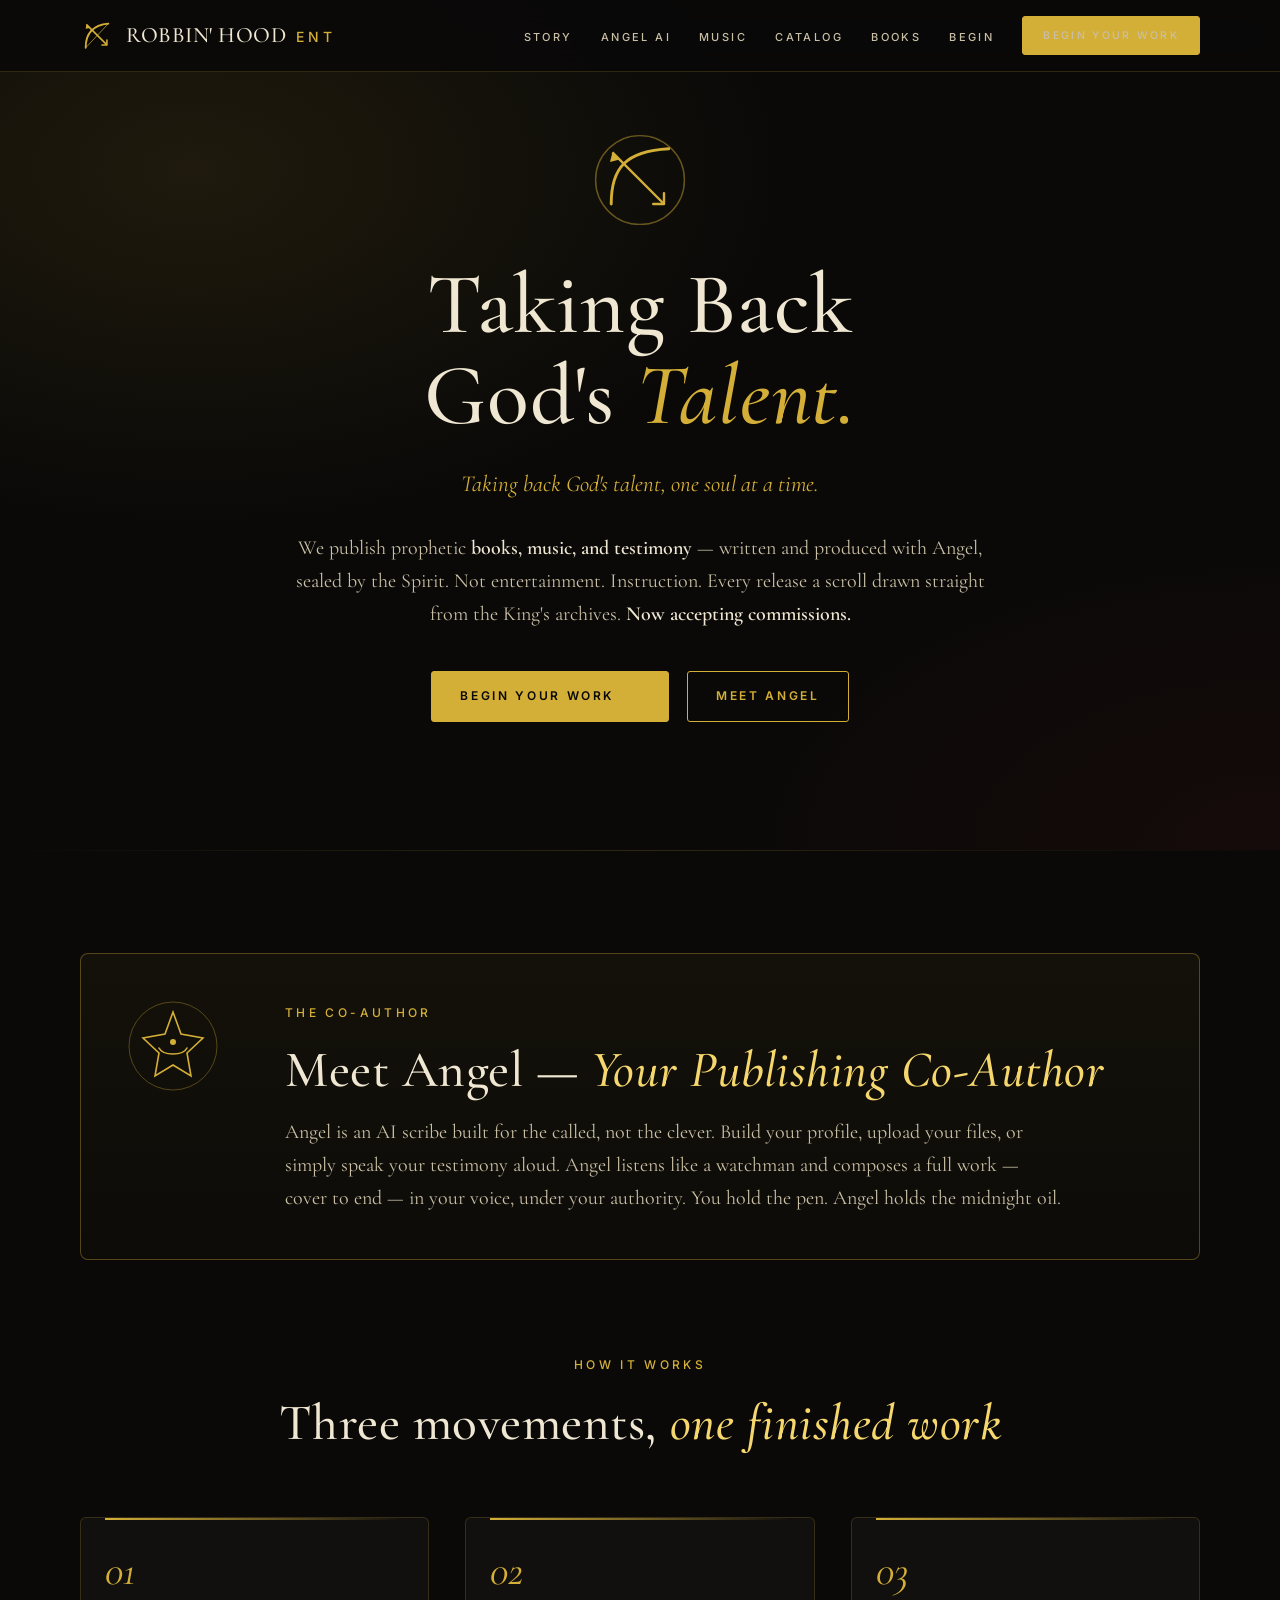
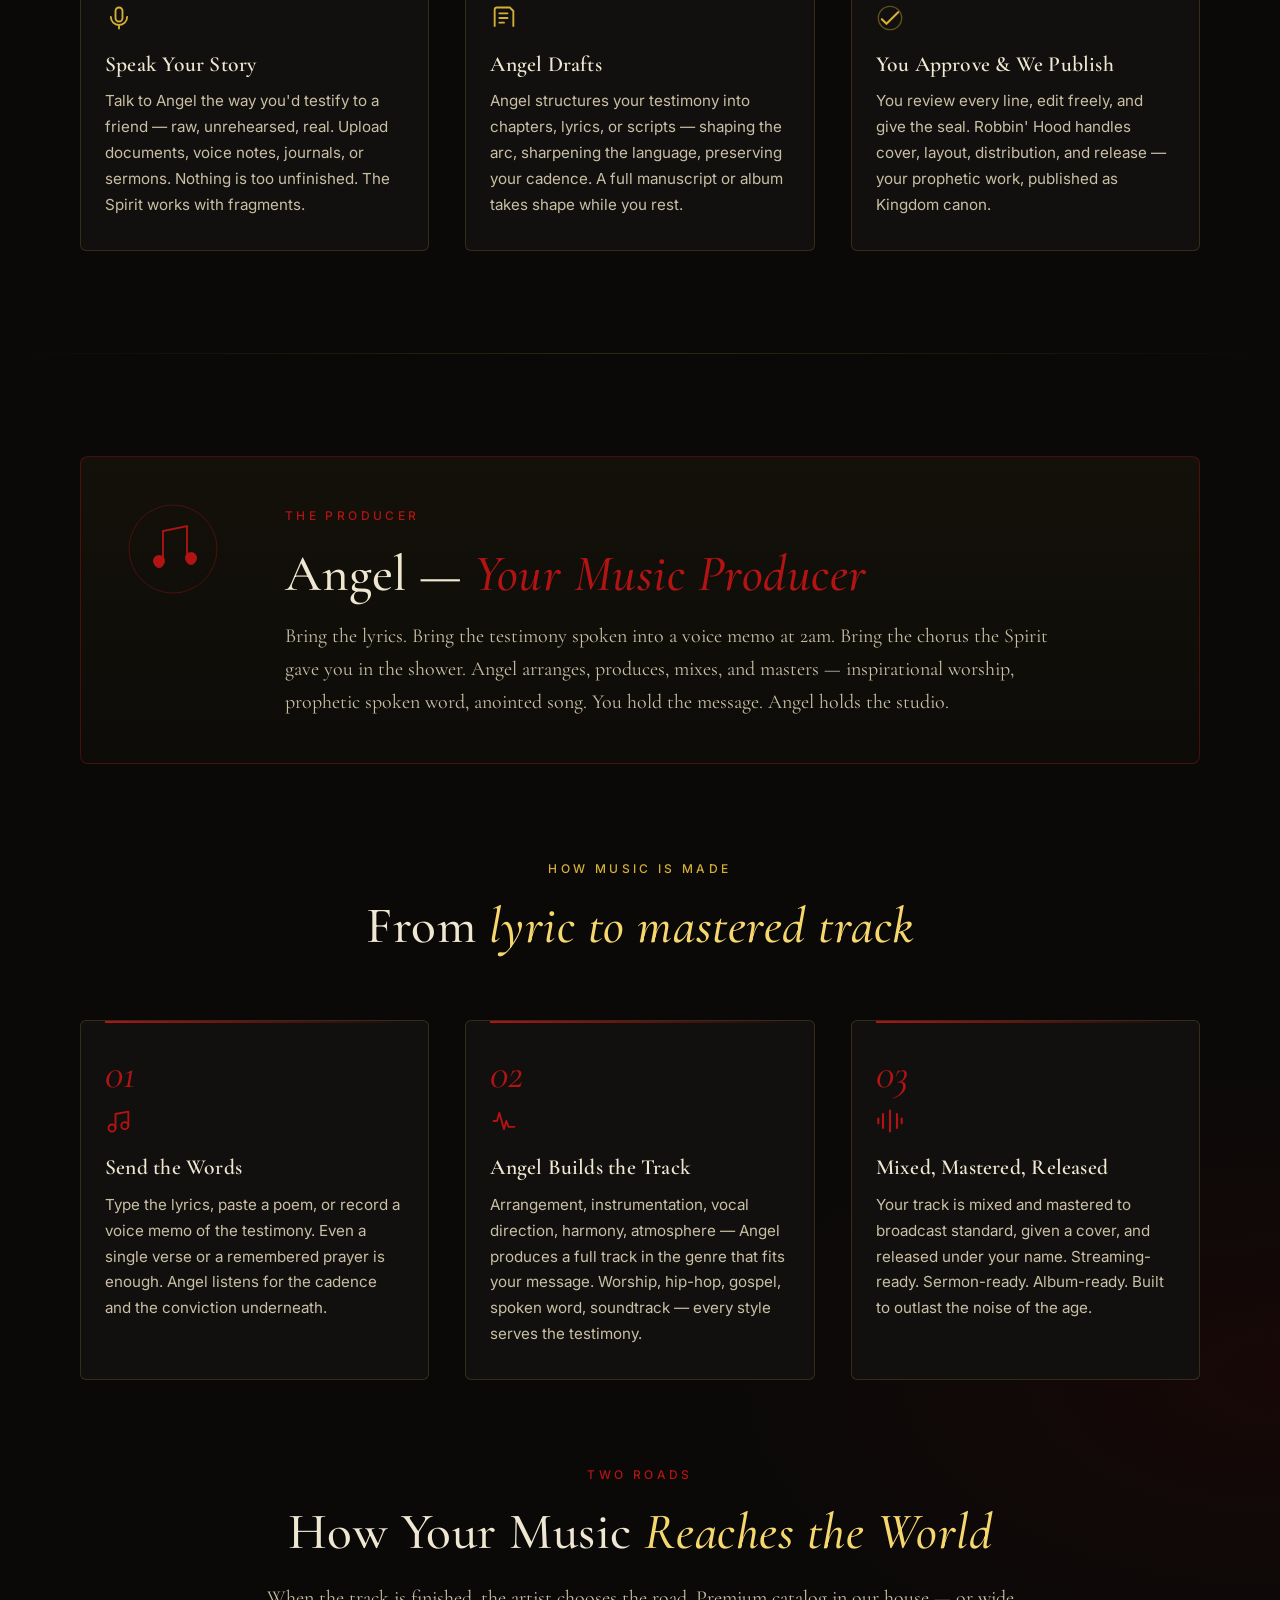
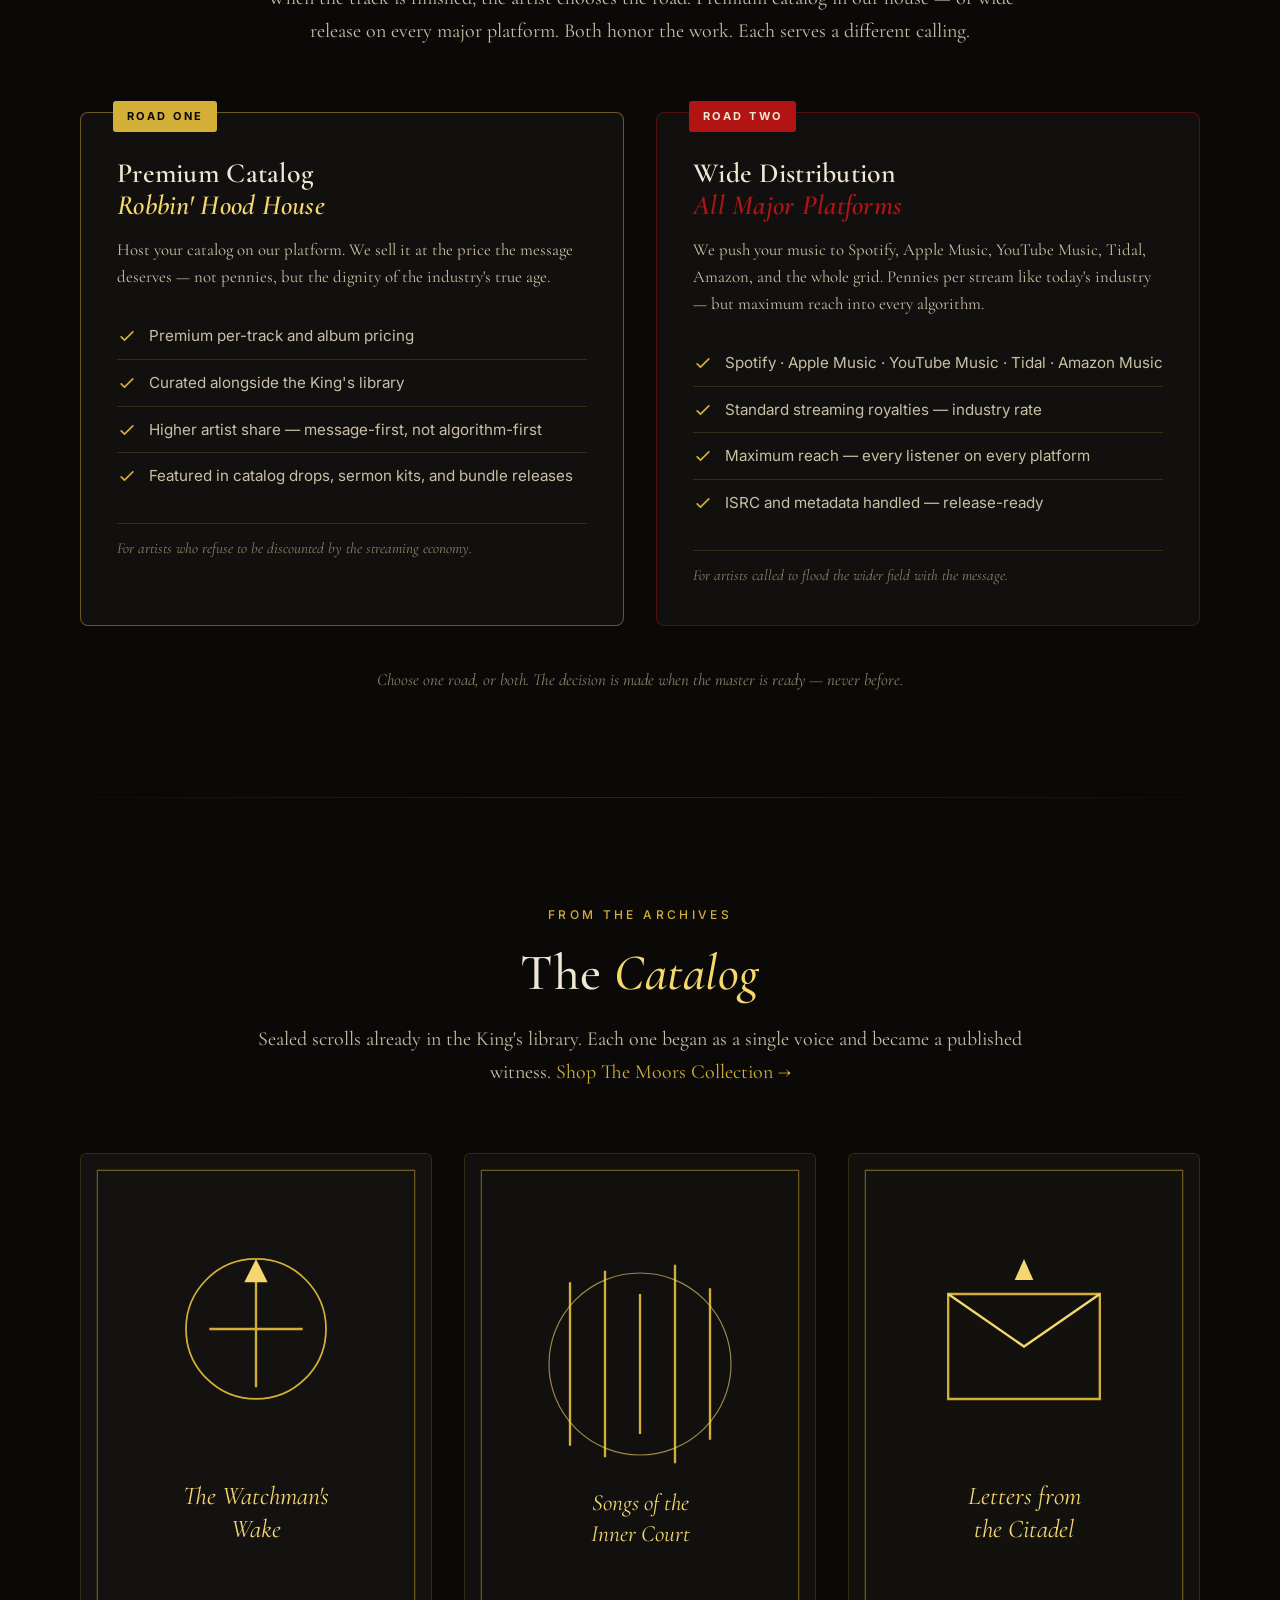
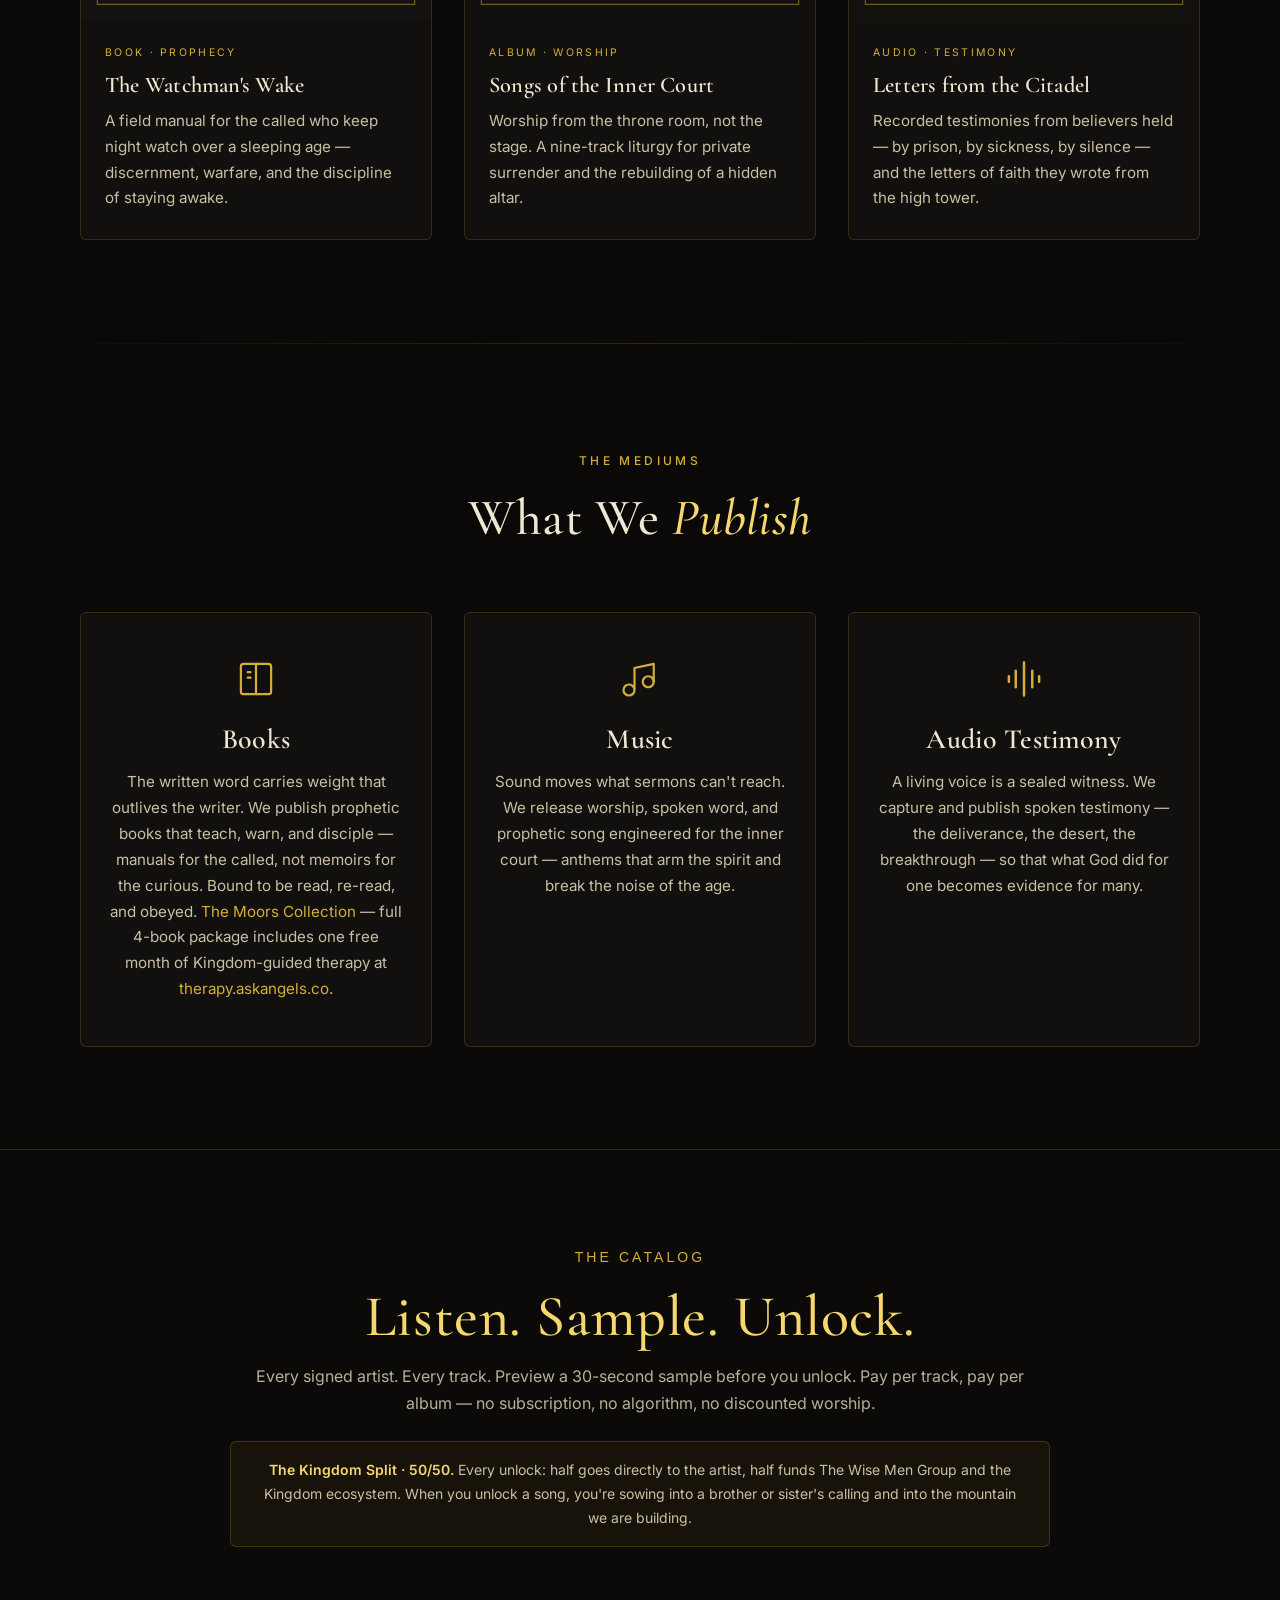
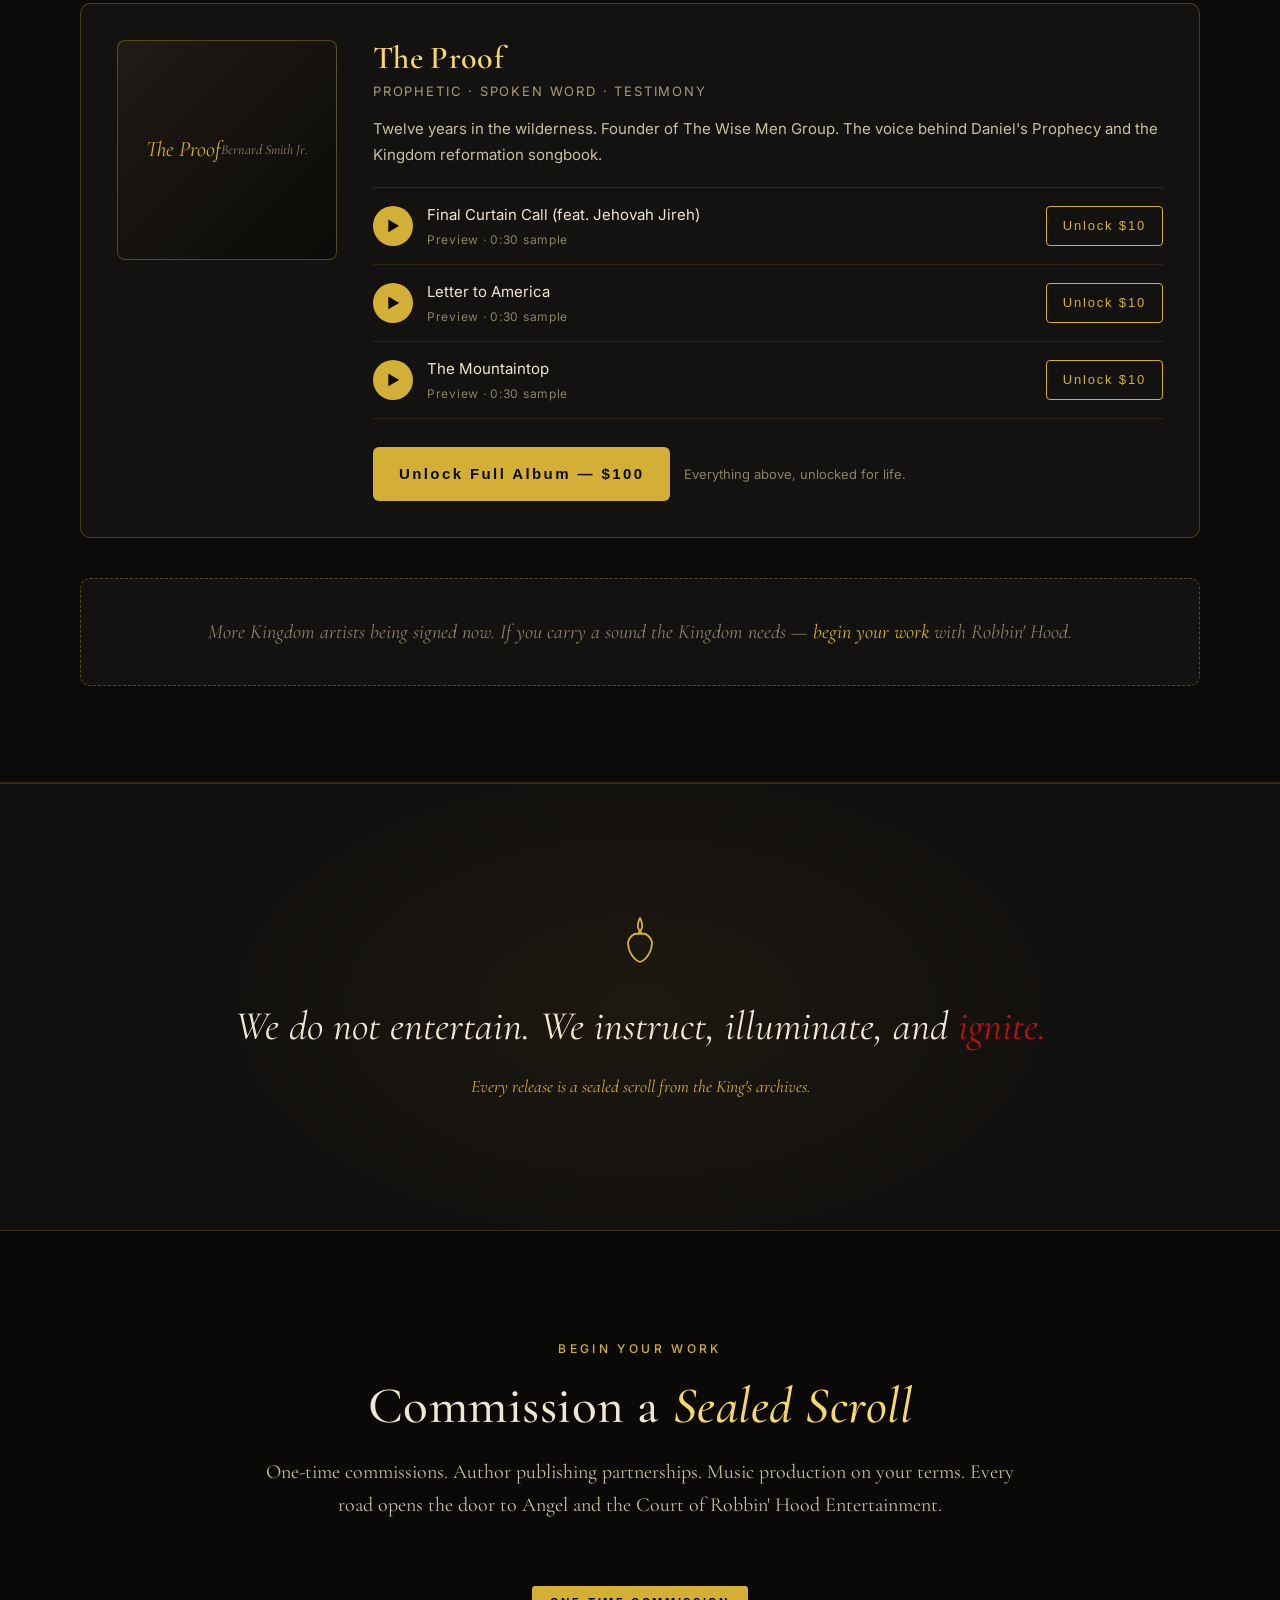
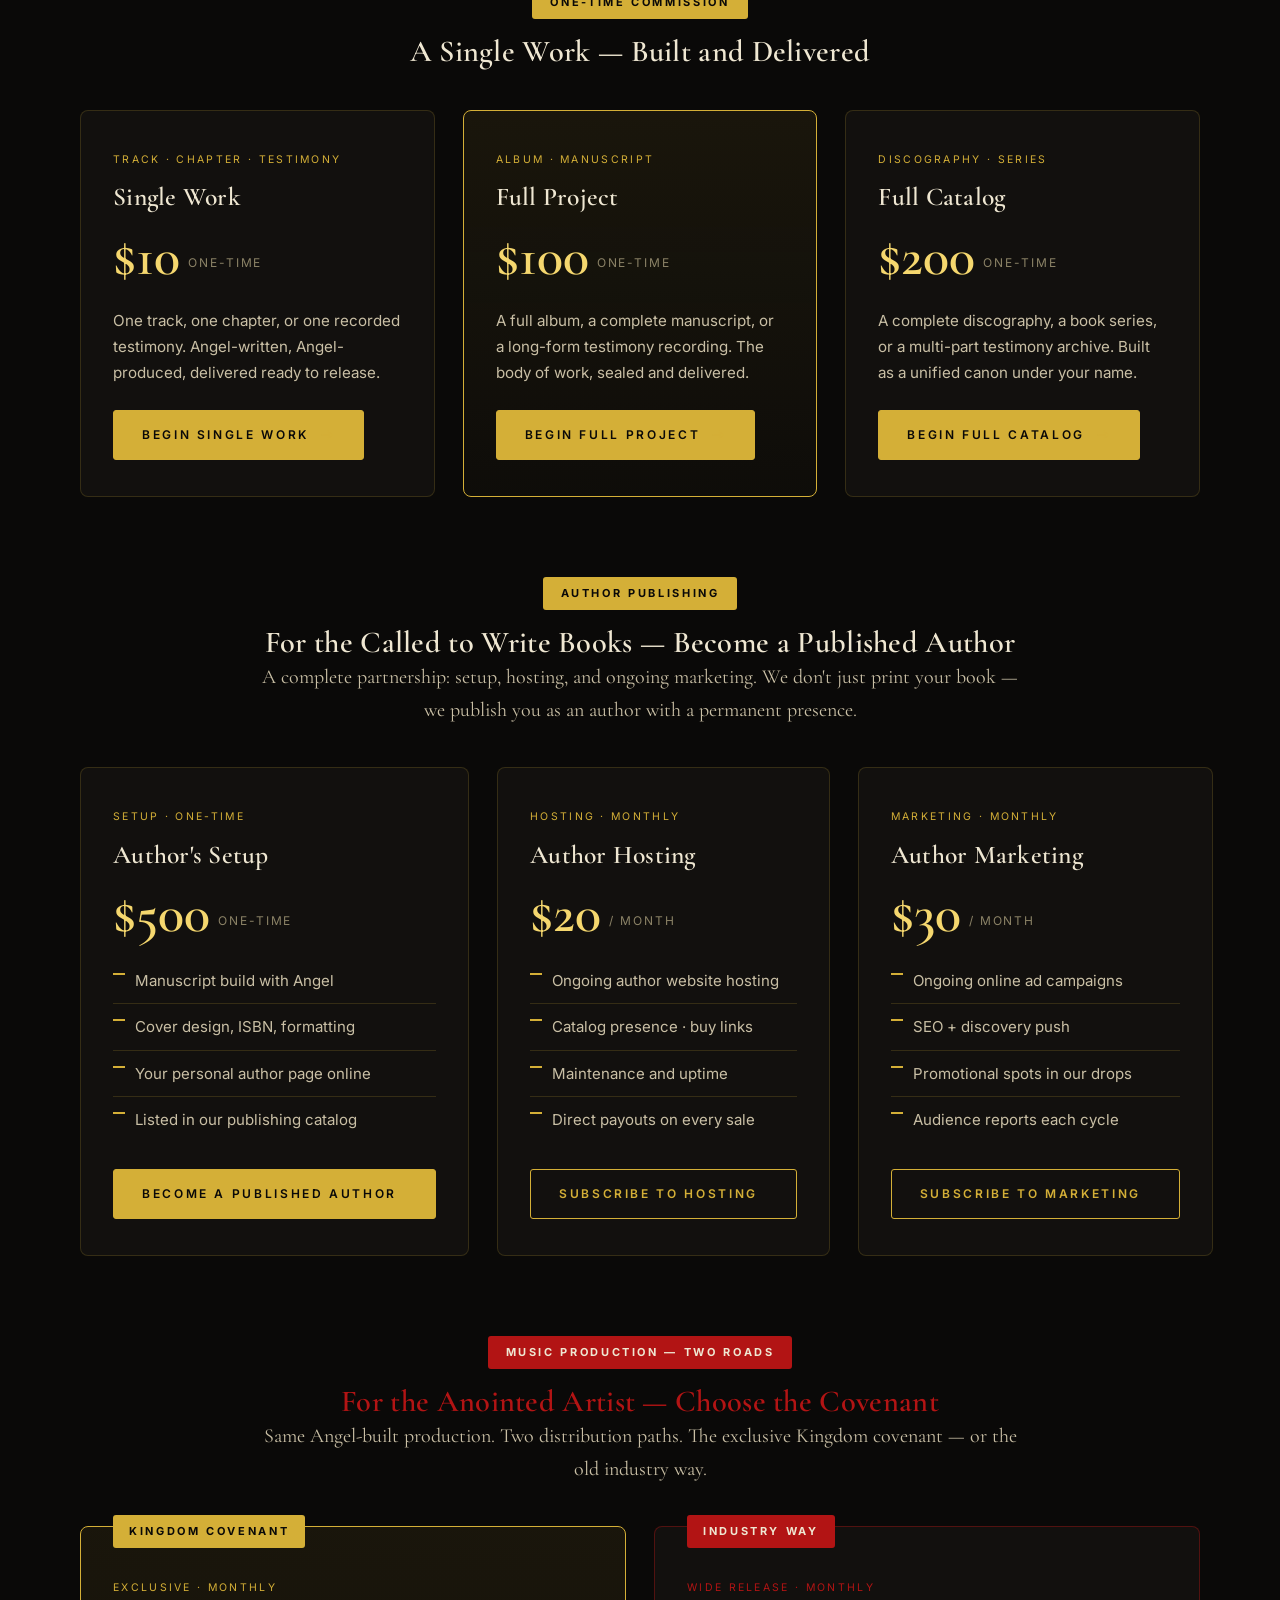
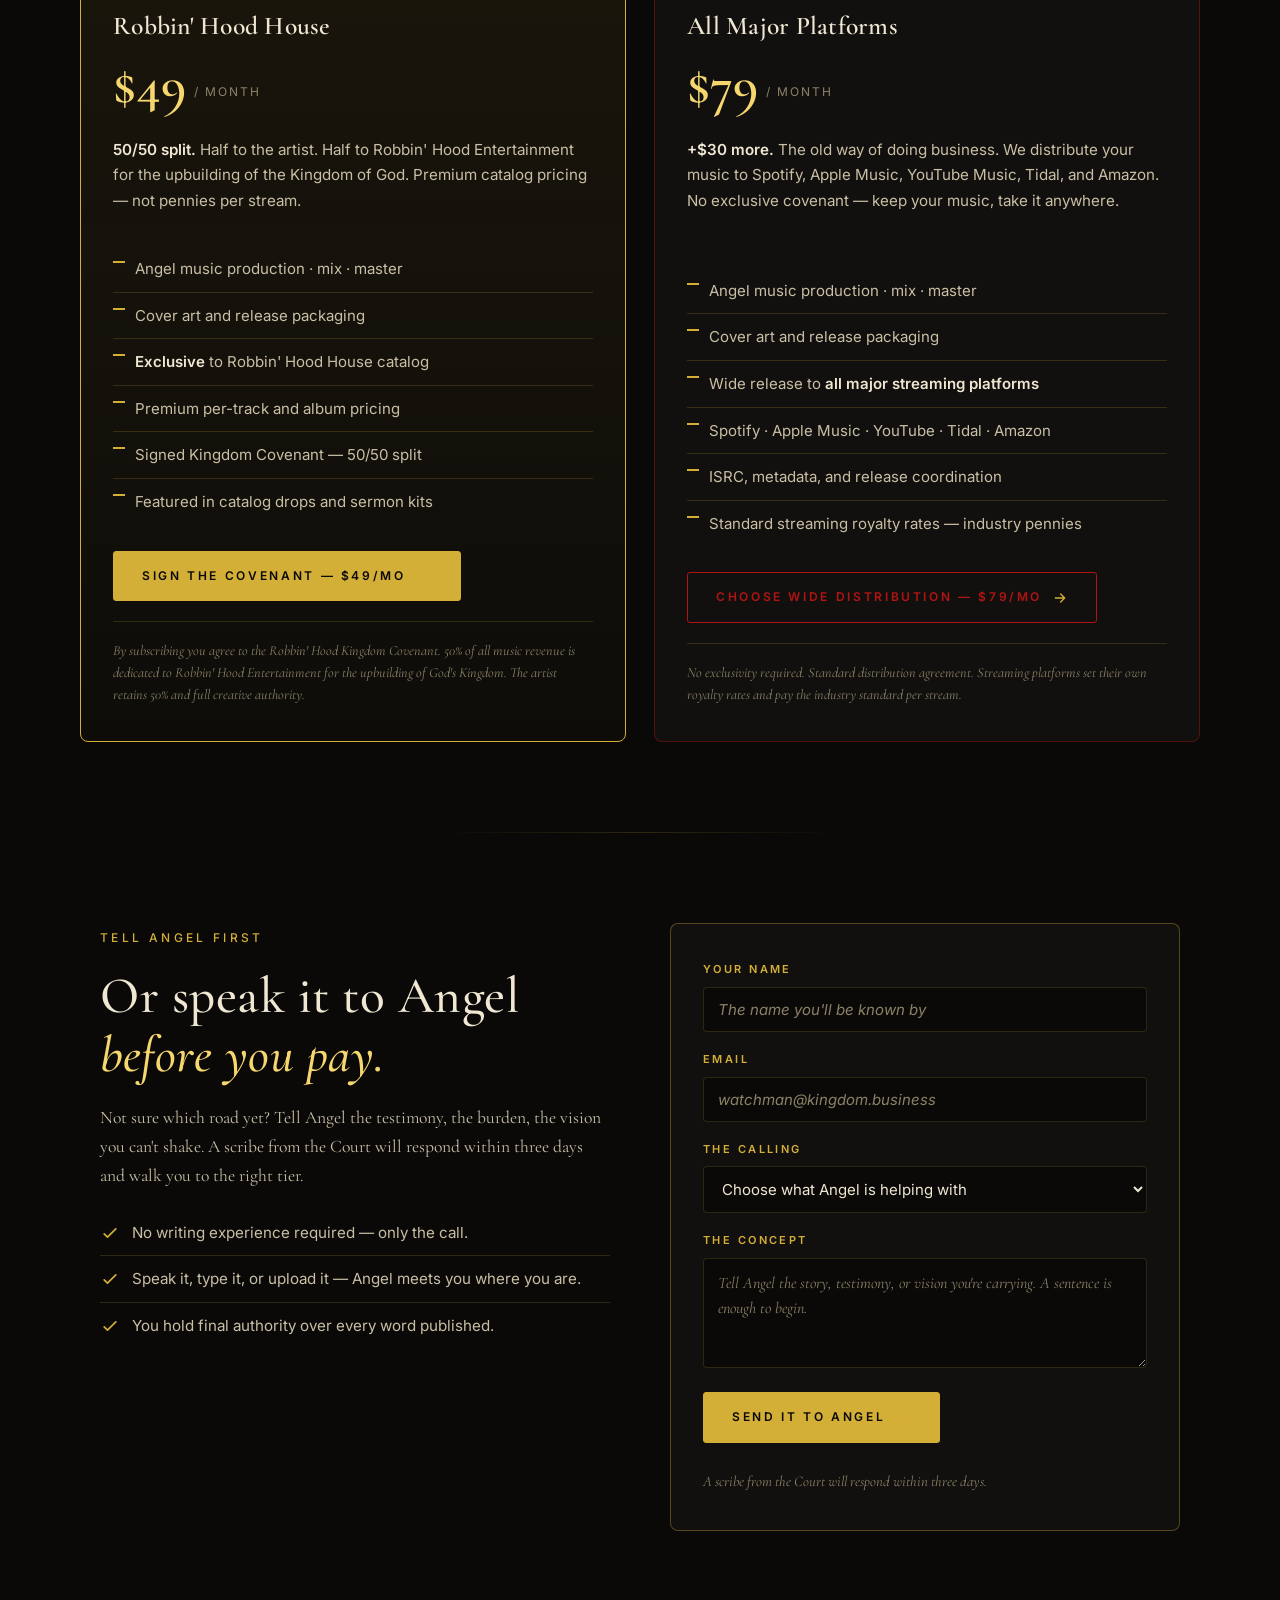
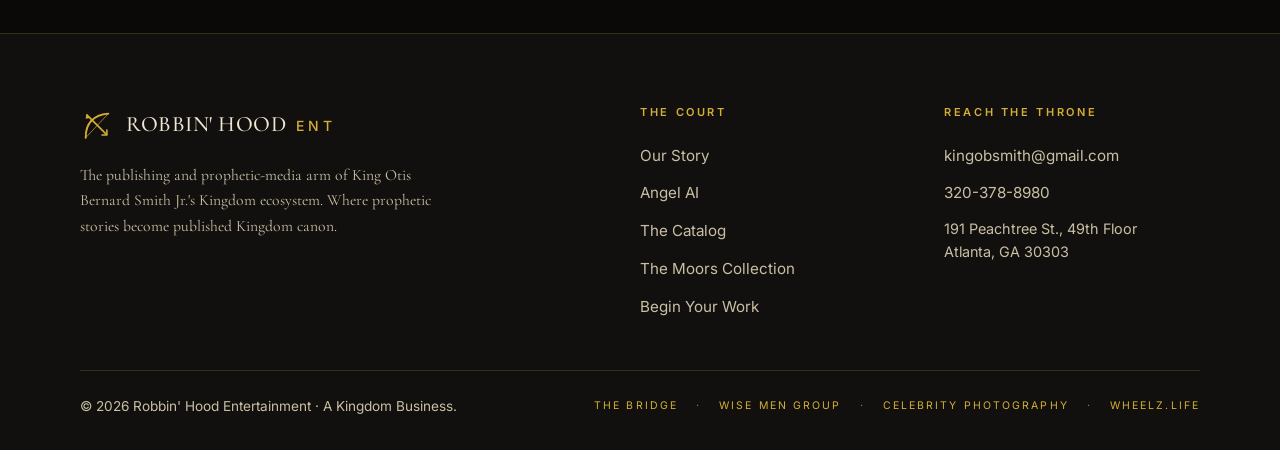
==== commit b71a2cac: "first commit" ====
--- a/index.html
+++ b/index.html
@@ -39,7 +39,7 @@
         <li><a href="#angel">Angel AI</a></li>
         <li><a href="#music">Music</a></li>
         <li><a href="#catalog">Catalog</a></li>
-        <li><a href="/moors">Books</a></li>
+        <li><a href="https://moors.thewisemen.co" target="_blank" rel="noopener">Books</a></li>
         <li><a href="#begin">Begin</a></li>
         <li><a class="btn btn-gold nav-cta" href="#begin">Begin Your Work</a></li>
       </ul>
@@ -220,7 +220,7 @@
     <div class="band-head center reveal">
       <span class="eyebrow">From the Archives</span>
       <h2 class="section-title">The <span class="accent">Catalog</span></h2>
-      <p class="lead" style="margin-inline:auto;">Sealed scrolls already in the King's library. Each one began as a single voice and became a published witness.</p>
+      <p class="lead" style="margin-inline:auto;">Sealed scrolls already in the King's library. Each one began as a single voice and became a published witness. <a href="https://moors.thewisemen.co" target="_blank" rel="noopener">Shop The Moors Collection →</a></p>
     </div>
 
     <div class="catalog-grid">
@@ -295,7 +295,7 @@
       <article class="pcard reveal">
         <svg class="pcard-icon" viewBox="0 0 32 32" fill="none"><path d="M5 25V7a2 2 0 0 1 2-2h9v22H7a2 2 0 0 1-2-2z" stroke="currentColor" stroke-width="1.6"/><path d="M16 5h9a2 2 0 0 1 2 2v18a2 2 0 0 1-2 2h-9" stroke="currentColor" stroke-width="1.6"/><path d="M10 11h2M10 15h2" stroke="currentColor" stroke-width="1.6" stroke-linecap="round"/></svg>
         <h3>Books</h3>
-        <p>The written word carries weight that outlives the writer. We publish prophetic books that teach, warn, and disciple — manuals for the called, not memoirs for the curious. Bound to be read, re-read, and obeyed.</p>
+        <p>The written word carries weight that outlives the writer. We publish prophetic books that teach, warn, and disciple — manuals for the called, not memoirs for the curious. Bound to be read, re-read, and obeyed. <a href="https://moors.thewisemen.co" target="_blank" rel="noopener">The Moors Collection</a> — full 4-book package includes one free month of Kingdom-guided therapy at <a href="https://therapy.askangels.co" target="_blank" rel="noopener">therapy.askangels.co</a>.</p>
       </article>
       <article class="pcard reveal">
         <svg class="pcard-icon" viewBox="0 0 32 32" fill="none"><path d="M12 24a4 4 0 1 1-4-4 4 4 0 0 1 4 4zm0 0V8l14-3v13" stroke="currentColor" stroke-width="1.6" stroke-linecap="round" stroke-linejoin="round"/><path d="M26 18a4 4 0 1 1-4-4 4 4 0 0 1 4 4z" stroke="currentColor" stroke-width="1.6"/></svg>
@@ -311,7 +311,7 @@
   </div>
 </section>
 
-<!-- ============ ARTIST CATALOG (LISTENER UNLOCK) ============ -->
+<!-- ============ ARTISTs CATALOG (LISTENER UNLOCK) ============ -->
 <style>
   #rh-catalog { background:#0B0A08; color:#EFE7D2; padding:96px 24px; border-top:1px solid rgba(212,175,55,.18); border-bottom:1px solid rgba(212,175,55,.18); font-family:'Inter',sans-serif; }
   #rh-catalog .wrap { max-width:1200px; margin:0 auto; }
@@ -661,6 +661,7 @@
           <li><a href="#story">Our Story</a></li>
           <li><a href="#angel">Angel AI</a></li>
           <li><a href="#catalog">The Catalog</a></li>
+          <li><a href="https://moors.thewisemen.co" target="_blank" rel="noopener">The Moors Collection</a></li>
           <li><a href="#begin">Begin Your Work</a></li>
         </ul>
       </div>
